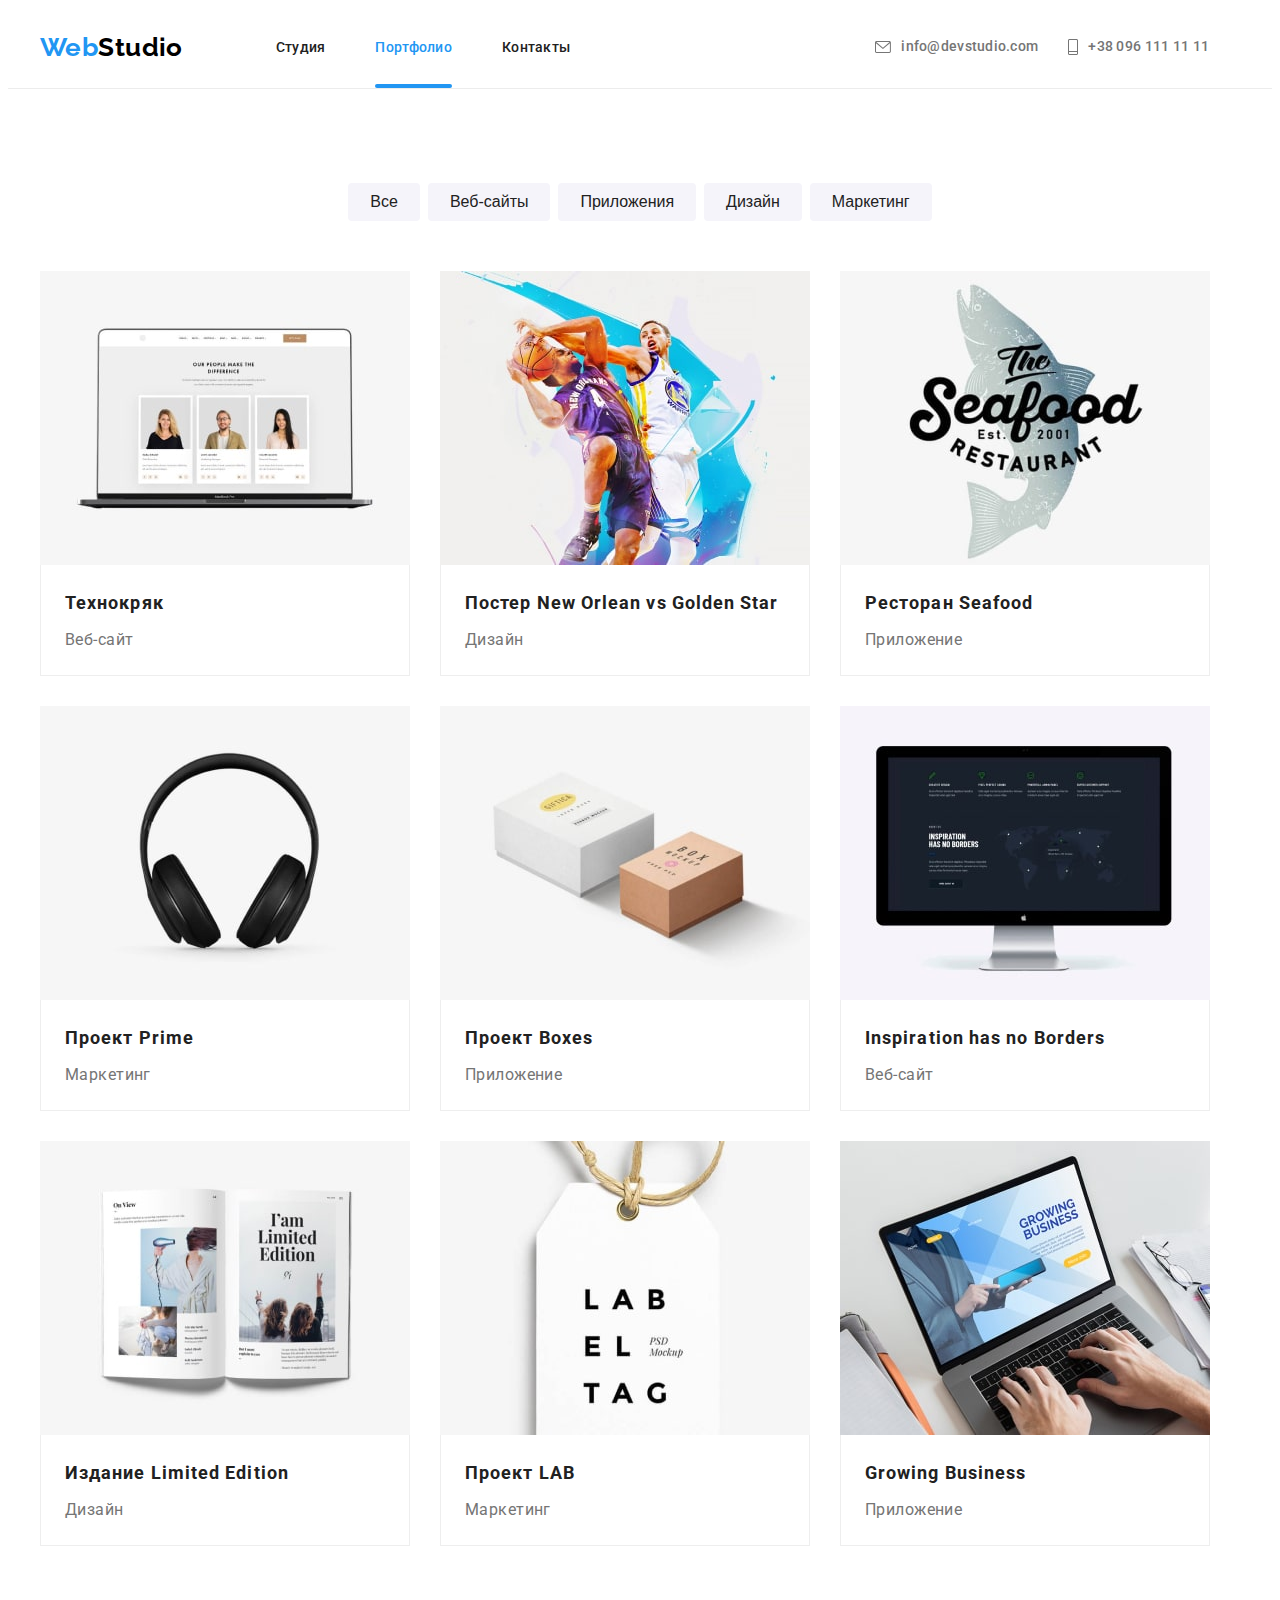
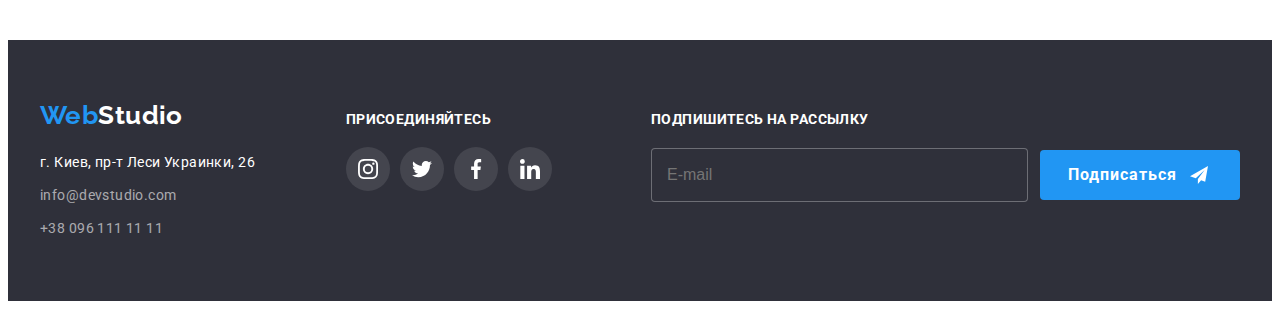
==== portfolio.html @ f08b9bb2 "+" ====
<!DOCTYPE html>
<html lang="ru">
  <head>
    <meta charset="UTF-8" />
    <meta http-equiv="X-UA-Compatible" content="IE=edge" />
    <meta name="viewport" content="width=device-width, initial-scale=1.0" />
    <title>Портфолио</title>
    <link rel="stylesheet" href="https://cdnjs.cloudflare.com/ajax/libs/modern-normalize/1.1.0/modern-normalize.min.css"
      integrity="sha512-wpPYUAdjBVSE4KJnH1VR1HeZfpl1ub8YT/NKx4PuQ5NmX2tKuGu6U/JRp5y+Y8XG2tV+wKQpNHVUX03MfMFn9Q=="
      crossorigin="anonymous" referrerpolicy="no-referrer" />
    <link rel="preconnect" href="https://fonts.googleapis.com" />
    <link rel="preconnect" href="https://fonts.gstatic.com" crossorigin />
    <link
      href="https://fonts.googleapis.com/css2?family=Raleway:wght@700&family=Roboto:wght@400;500;700;900&display=swap"
      rel="stylesheet"
    />
    <link rel="stylesheet" href="./css/styles.css" />
    <link rel="stylesheet" href="./css/main.min.css" />
  </head>
  <body>
    <header class="header">
      <div class="container">
        <nav class="header-nav">
          <a href="/index.html" lang="en" class="logo-nav link">Web<span class="header-logo">Studio</span>
          </a>
          <ul class="header-list list">
            <li class="header-item"><a href="./index.html" class="header-link link">Студия</a></li>
            <li class="header-item"><a href="./portfolio.html" class="header-link link current">Портфолио</a></li>
            <li class="header-item"><a href="#contacts" class="header-link link">Контакты</a></li>
          </ul>
        </nav>
        <ul class="link-list list">
          <li class="link-item"><a href="mailto:info@devstudio.com" class="link-item header-mail link">
              <svg class="link-item-icon" width="16" height="16">
                <use href="./images/sprite.svg#icon-envelope"></use>
              </svg>info@devstudio.com</a></li>
          <li class="link-item"><a href="tel:+380961111111" class="link-item header-tel link">
              <svg class="link-item-icon" width="10" height="16">
                <use href="./images/sprite.svg#icon-Vector"></use>
              </svg>
              +38 096 111 11 11</a>
          </li>
        </ul>
      </div>
    </header>
    <main>
      <section class="portfolio section">
        <div class="container">
          <h1 class="visually-hidden">Портфолио</h1>
          <ul class="filter-list list">
            <li class="item"><button type="button" class="filter-btn">Все</button></li>
            <li class="item"><button type="button" class="filter-btn">Веб-сайты</button></li>
            <li class="item"><button type="button" class="filter-btn">Приложения</button></li>
            <li class="item"><button type="button" class="filter-btn">Дизайн</button></li>
            <li class="item"><button type="button" class="filter-btn">Маркетинг</button></li>
          </ul>
          <ul class="portfolio-list list">
            <li class="portfolio-item">
              <a href="#" class="portfolio-link link">
                <div class="portfolio-thumb">
                  <img src="./images/p/img-min.jpg" alt="Екран ноутбука" />
                  <div class="portfolio-overlay">
                    <p class="overlay-text">
                      Ресурс предлагает комплексные предложения с разным уровнем функционала и сервисов.
                      Все это позволит посетителю получить
                      исчерпывающие сведения о компании или частном лице.
                    </p>
                  </div> 
                </div>
                <div class="portfolio-card">
                  <h2 class="portfolio-title">Технокряк</h2>
                  <p class="portfolio-text text">Веб-сайт</p>
                </div>
              </a>
            </li>
            <li class="portfolio-item">
              <a href="#" class="portfolio-link link">
                <div class="portfolio-thumb">
                  <img src="./images/p/img (1)-min.jpg" alt="Баскетболит" />
                  <div class="portfolio-overlay">
                    <p class="overlay-text">
                      Ресурс предлагает комплексные предложения с разным уровнем функционала и сервисов.
                      Все это позволит посетителю получить
                      исчерпывающие сведения о компании или частном лице.
                    </p>
                  </div>
                </div>
                <div class="portfolio-card">
                  <h2 class="portfolio-title">Постер New Orlean vs Golden Star</h2>
                  <p class="portfolio-text text">Дизайн</p>
                </div>
              </a>
            </li>
            <li class="portfolio-item">
              <a href="#" class="portfolio-link link">
                <div class="portfolio-thumb">
                  <img src="./images/p/img (2)-min.jpg" alt="Логотип" />
                  <div class="portfolio-overlay">
                    <p class="overlay-text">
                      Ресурс предлагает комплексные предложения с разным уровнем функционала и сервисов.
                      Все это позволит посетителю получить
                      исчерпывающие сведения о компании или частном лице.
                    </p>
                  </div>
                </div>
                <div class="portfolio-card">
                  <h2 class="portfolio-title">Ресторан Seafood</h2>
                  <p class="portfolio-text text">Приложение</p>
                </div>
              </a>
            </li>
            <li class="portfolio-item">
              <a href="#" class="portfolio-link link">
                <div class="portfolio-thumb">
                  <img src="./images/p/img (3)-min.jpg" alt="Наушники" />
                  <div class="portfolio-overlay">
                    <p class="overlay-text">
                      Ресурс предлагает комплексные предложения с разным уровнем функционала и сервисов.
                      Все это позволит посетителю получить
                      исчерпывающие сведения о компании или частном лице.
                    </p>
                  </div>
                </div>
                <div class="portfolio-card">
                  <h2 class="portfolio-title">Проект Prime</h2>
                  <p class="portfolio-text text">Маркетинг</p>
                </div>
              </a>
            </li>
            <li class="portfolio-item">
              <a href="#" class="portfolio-link link">
                <div class="portfolio-thumb">
                  <img src="./images/p/img (4)-min.jpg" alt="Коробки" />
                  <div class="portfolio-overlay">
                    <p class="overlay-text">
                      Ресурс предлагает комплексные предложения с разным уровнем функционала и сервисов.
                      Все это позволит посетителю получить
                      исчерпывающие сведения о компании или частном лице.
                    </p>
                  </div>
                </div>
                <div class="portfolio-card">
                  <h2 class="portfolio-title">Проект Boxes</h2>
                  <p class="portfolio-text text">Приложение</p>
                </div>
              </a>
            </li>
            <li class="portfolio-item">
              <a href="#" class="portfolio-link link">
                <div class="portfolio-thumb">
                  <img src="./images/p/img (5)-min.jpg" alt="Моноблок" />
                  <div class="portfolio-overlay">
                    <p class="overlay-text">
                      Ресурс предлагает комплексные предложения с разным уровнем функционала и сервисов.
                      Все это позволит посетителю получить
                      исчерпывающие сведения о компании или частном лице.
                    </p>
                  </div>
                </div>
                <div class="portfolio-card">
                  <h2 class="portfolio-title">Inspiration has no Borders</h2>
                  <p class="portfolio-text text">Веб-сайт</p>
                </div>
              </a>
            </li>
            <li class="portfolio-item">
              <a href="#" class="portfolio-link link">
                <div class="portfolio-thumb">
                  <img src="./images/p/img (6)-min.jpg" alt="Книга" />
                  <div class="portfolio-overlay">
                    <p class="overlay-text">
                      Ресурс предлагает комплексные предложения с разным уровнем функционала и сервисов.
                      Все это позволит посетителю получить
                      исчерпывающие сведения о компании или частном лице.
                    </p>
                  </div>
                </div>
                <div class="portfolio-card">
                  <h2 class="portfolio-title">Издание Limited Edition</h2>
                  <p class="portfolio-text text">Дизайн</p>
                </div>
              </a>
            </li>
            <li class="portfolio-item">
              <a href="#" class="portfolio-link link">
                <div class="portfolio-thumb">
                  <img src="./images/p/img (7)-min.jpg" alt="Бирка" />
                  <div class="portfolio-overlay">
                    <p class="overlay-text">
                      Ресурс предлагает комплексные предложения с разным уровнем функционала и сервисов.
                      Все это позволит посетителю получить
                      исчерпывающие сведения о компании или частном лице.
                    </p>
                  </div>
                </div>
                <div class="portfolio-card">
                  <h2 class="portfolio-title">Проект LAB</h2>
                  <p class="portfolio-text text">Маркетинг</p>
                </div>
              </a>
            </li>
            <li class="portfolio-item">
              <a href="#" class="portfolio-link link">
                <div class="portfolio-thumb">
                  <img src="./images/p/img (8)-min.jpg" alt="Работает руками на ноутбуке" />
                  <div class="portfolio-overlay">
                    <p class="overlay-text">
                      Ресурс предлагает комплексные предложения с разным уровнем функционала и сервисов.
                      Все это позволит посетителю получить
                      исчерпывающие сведения о компании или частном лице.
                    </p>
                  </div>
                </div>
                <div class="portfolio-card">
                  <h2 class="portfolio-title">Growing Business</h2>
                  <p class="portfolio-text text">Приложение</p>
                </div>
              </a>
            </li>
          </ul>
        </div>
      </section>
    </main>
    <footer class="footer">
      <div class="footer-container container">
        <div class="footer-nav">
          <a href="/index.html" class="logo-nav link">Web<span class="footer-logo">Studio</span></a>
          <ul class="footer-list list">
            <li class="footer-item">
              <a href="https://www.google.com.ua/maps/place/%D0%B1%D1%83%D0%BB.+%D0%9B%D0%B5%D1%81%D0%B8+%D0%A3%D0%BA%D1%80%D0%B0%D0%B8%D0%BD%D0%BA%D0%B8,+26,+%D0%9A%D0%B8%D0%B5%D0%B2,+02000/@50.4265807,30.5361971,17z/data=!3m1!4b1!4m5!3m4!1s0x40d4cf0e033ecbe9:0x57a4dffefec77da0!8m2!3d50.4265807!4d30.5383858?hl=ru"
                rel="noopener nofollow noreferrer" class="footer-link link">г. Киев, пр-т Леси Украинки, 26</a>
            </li>
            <li class="footer-item">
              <a href="mailto:info@devstudio.com" class="footer-mail link">info@devstudio.com</a>
            </li>
            <li class="footer-item">
              <a href="tel:+380961111111" lang="en" class="footer-tel link">+38 096 111 11 11</a>
            </li>
          </ul>
        </div>
        <div class="join">
          <p class="join-title">присоединяйтесь</p>
          <ul class="join-list list">
            <li class="join-item item">
              <a href="" class="join-link">
                <svg class="svg-join" width="20" height="20">
                  <use href="./images/sprite.svg#icon-instagram"></use>
                </svg>
              </a>
            </li>
            <li class="join-item item">
              <a href="" class="join-link">
                <svg class="svg-join" width="20" height="20">
                  <use href="./images/sprite.svg#icon-twitter"></use>
                </svg>
              </a>
            </li>
            <li class="join-item item">
              <a href="" class="join-link">
                <svg class="svg-join" width="20" height="20">
                  <use href="./images/sprite.svg#icon-facebook"></use>
                </svg>
              </a>
            </li>
            <li class="join-item item">
              <a href="" class="join-link">
                <svg class="svg-join" width="20" height="20">
                  <use href="./images/sprite.svg#icon-linkedin"></use>
                </svg>
              </a>
            </li>
          </ul>
        </div>
        <div class="subscribe">
          <p class="subscribe-title">Подпишитесь на рассылку</p>
          <form name="subscribe-form" class="subscribe-form">
            <input type="email" placeholder="E-mail" class="subscribe-input">
            <button type="submit" class="subscribe-button">
              Подписаться
              <svg class="subscribe-icon" width="24" height="24">
                <use href="./images/sprite.svg#icon-send"></use>
              </svg>
            </button>
          </form>
        </div>
      </div>
    </footer>
  </body>
  <script src="./js/modal.js"></script>
</html>
---- css/main.min.css ----
body{font-family:"Roboto",sans-serif;background-color:var(--body-background-color);color:var(--text-color);font-size:14px;letter-spacing:.03em}img{display:block;min-width:100%;height:auto}button{cursor:pointer}.container{width:1200px;margin:0px auto;padding:0 15px}.section{padding:94px 0px}.visually-hidden{position:absolute;width:1px;height:1px;margin:-1px;border:0;padding:0;white-space:nowrap;-webkit-clip-path:inset(100%);clip-path:inset(100%);clip:rect(0 0 0 0);overflow:hidden}p,h1,h2,h3,h4,h5,h6{margin:0;padding:0}ul,ol{margin:0;padding:0}.list{list-style:none}.link{text-decoration:none}.backdrop{position:fixed;top:0;left:0;width:100%;height:100%;visibility:visible;opacity:1;-webkit-transform:scale(1);transform:scale(1);background-color:rgba(0,0,0,.2);-webkit-box-shadow:var(--box-shadow--accent);box-shadow:var(--box-shadow--accent);-webkit-transition:opacity 250ms var(--time-function),visibility 250ms var(--time-function),-webkit-transform 250ms var(--time-function);transition:opacity 250ms var(--time-function),visibility 250ms var(--time-function),-webkit-transform 250ms var(--time-function);transition:opacity 250ms var(--time-function),transform 250ms var(--time-function),visibility 250ms var(--time-function);transition:opacity 250ms var(--time-function),transform 250ms var(--time-function),visibility 250ms var(--time-function),-webkit-transform 250ms var(--time-function)}.backdrop.is-hidden{opacity:0;pointer-events:none;-webkit-transform:scale(0.5);transform:scale(0.5)}.modal{position:absolute;top:50%;left:50%;-webkit-transform:translate(-50%, -50%);transform:translate(-50%, -50%);padding:40px;min-width:528px;min-height:581px;border-radius:4px;-webkit-box-shadow:0px 1px 3px rgba(0,0,0,.12),0px 1px 1px rgba(0,0,0,.14),0px 2px 1px rgba(0,0,0,.2);box-shadow:0px 1px 3px rgba(0,0,0,.12),0px 1px 1px rgba(0,0,0,.14),0px 2px 1px rgba(0,0,0,.2);background-color:var(--body-background-color)}.close-btn{position:absolute;top:0;right:0;display:-webkit-box;display:-ms-flexbox;display:flex;margin:8px 8px 0 0;width:30px;height:30px;-webkit-box-align:center;-ms-flex-align:center;align-items:center;-webkit-box-pack:center;-ms-flex-pack:center;justify-content:center;border-radius:50%;border:1px solid rgba(0,0,0,.1);background-color:var(--body-background-color);cursor:pointer;-webkit-transition:-webkit-box-shadow 250ms var(--time-function);transition:-webkit-box-shadow 250ms var(--time-function);transition:box-shadow 250ms var(--time-function);transition:box-shadow 250ms var(--time-function), -webkit-box-shadow 250ms var(--time-function)}.close-btn:hover{-webkit-box-shadow:0px 1px 3px rgba(0,0,0,.12),0px 1px 1px rgba(0,0,0,.14),0px 2px 1px rgba(0,0,0,.2);box-shadow:0px 1px 3px rgba(0,0,0,.12),0px 1px 1px rgba(0,0,0,.14),0px 2px 1px rgba(0,0,0,.2)}.modal-title{margin-bottom:12px;font-weight:700;font-size:20px;line-height:1.15;text-align:center;color:var(--second-title-color)}.form-label{margin-bottom:4px;font-size:12px;line-height:1.16;letter-spacing:.01em;color:var(--text-color)}.form-filed{display:-webkit-box;display:-ms-flexbox;display:flex;-webkit-box-orient:vertical;-webkit-box-direction:normal;-ms-flex-direction:column;flex-direction:column;margin-bottom:10px}.input-wrap{position:relative}.form-input{width:100%;height:40px;padding:11px 12px 11px 40px;border:1px solid rgba(33,33,33,.2);border-radius:4px;-webkit-transition:border 250ms var(--time-function);transition:border 250ms var(--time-function)}.form-input:hover,.form-input:focus{border-color:var(--accent-color);outline:none}.form-area{padding:12px 16px;resize:none;width:100%;height:138px;font-size:12px;line-height:1.16;letter-spacing:.01em;border:1px solid rgba(33,33,33,.2);border-radius:4px;-webkit-transition:border 250ms var(--time-function);transition:border 250ms var(--time-function)}.form-area:hover,.form-area:focus{border-color:var(--accent-color);outline:none}.form-area::-webkit-input-placeholder{-webkit-transition:font-size 250ms var(--time-function);transition:font-size 250ms var(--time-function);color:rgba(117,117,117,.5)}.form-area::-moz-placeholder{-moz-transition:font-size 250ms var(--time-function);transition:font-size 250ms var(--time-function);color:rgba(117,117,117,.5)}.form-area:-ms-input-placeholder{-ms-transition:font-size 250ms var(--time-function);transition:font-size 250ms var(--time-function);color:rgba(117,117,117,.5)}.form-area::-ms-input-placeholder{-ms-transition:font-size 250ms var(--time-function);transition:font-size 250ms var(--time-function);color:rgba(117,117,117,.5)}.form-area::placeholder{-webkit-transition:font-size 250ms var(--time-function);transition:font-size 250ms var(--time-function);color:rgba(117,117,117,.5)}.form-area:hover::-webkit-input-placeholder, .form-area:focus::-webkit-input-placeholder{font-size:14px}.form-area:hover::-moz-placeholder, .form-area:focus::-moz-placeholder{font-size:14px}.form-area:hover:-ms-input-placeholder, .form-area:focus:-ms-input-placeholder{font-size:14px}.form-area:hover::-ms-input-placeholder, .form-area:focus::-ms-input-placeholder{font-size:14px}.form-area:hover::placeholder,.form-area:focus::placeholder{font-size:14px}.form-input:hover+.form-icon,.form-input:focus+.form-icon{fill:var(--accent-color)}.form-icon{position:absolute;left:12px;top:50%;-webkit-transform:translatey(-50%);transform:translatey(-50%);-webkit-transition:fill 250ms var(--time-function);transition:fill 250ms var(--time-function)}.form-comment{display:-webkit-box;display:-ms-flexbox;display:flex;-webkit-box-orient:vertical;-webkit-box-direction:normal;-ms-flex-direction:column;flex-direction:column;width:100%;margin-bottom:20px}.check-filed{display:-webkit-box;display:-ms-flexbox;display:flex;-webkit-box-align:center;-ms-flex-align:center;align-items:center;margin-bottom:30px;-webkit-box-pack:center;-ms-flex-pack:center;justify-content:center}.check-icon{width:16px;height:15px;border:2px solid var(--second-title-color);border-radius:2px;fill:rgba(0,0,0,0)}.check-text{margin-left:8px;font-size:14px;line-height:1.71;color:var(--text-color)}.check-input:checked+.check-label .check-icon{background-color:var(--accent-color);fill:#fff;border:none}.check-link{margin-left:3px;font-size:14px;line-height:1.71;-webkit-text-decoration-line:underline;text-decoration-line:underline;color:var(--accent-color)}.check-button{display:-webkit-box;display:-ms-flexbox;display:flex;-webkit-box-align:center;-ms-flex-align:center;align-items:center;margin:0 auto;width:200px;height:50px;padding:10px 55px;font-family:inherit;font-weight:700;font-size:16px;line-height:1.88;letter-spacing:.06em;color:var(--main-title-color);background-color:var(--accent-color);border-radius:4px;border:none;-webkit-transition:-webkit-box-shadow 250ms var(--time-function);transition:-webkit-box-shadow 250ms var(--time-function);transition:box-shadow 250ms var(--time-function);transition:box-shadow 250ms var(--time-function), -webkit-box-shadow 250ms var(--time-function);cursor:pointer}.check-button:hover,.check-button:focus{-webkit-box-shadow:0px 4px 4px rgba(0,0,0,.25);box-shadow:0px 4px 4px rgba(0,0,0,.25)}.header{border-bottom:1px solid var(--header-border-color)}.header .container{display:-webkit-box;display:-ms-flexbox;display:flex;-webkit-box-align:center;-ms-flex-align:center;align-items:center;padding-top:24px;padding-bottom:25px}.header-nav{display:-webkit-box;display:-ms-flexbox;display:flex;-webkit-box-align:center;-ms-flex-align:center;align-items:center}.header-list{display:-webkit-box;display:-ms-flexbox;display:flex;-webkit-box-align:center;-ms-flex-align:center;align-items:center;margin-right:305px}.header-item:not(:last-child){margin-right:50px}.link-list{display:-webkit-box;display:-ms-flexbox;display:flex;-webkit-box-align:center;-ms-flex-align:center;align-items:center;color:var(--text-color)}.link-item:not(:last-child){margin-right:30px}.logo-nav{font-family:"Raleway";font-weight:700;font-size:26px;line-height:1.19;color:var(--accent-color);margin-right:93px}.header-logo{font-family:"Raleway";font-weight:700;font-size:26px;line-height:1.19;color:var(--head-logo-color)}.link-item{display:-webkit-box;display:-ms-flexbox;display:flex;-webkit-box-align:center;-ms-flex-align:center;align-items:center;-webkit-transition:color 250ms var(--time-function);transition:color 250ms var(--time-function)}.link-item-icon{display:inline-block;fill:currentColor;margin-right:10px;-webkit-box-pack:center;-ms-flex-pack:center;justify-content:center}.link-item-icon:hover,.link-item-icon:focus{fill:var(--accent-color)}.header-link{font-weight:500;line-height:1.14;letter-spacing:.02em;color:var(--second-title-color);padding-top:32px;padding-bottom:32px;-webkit-transition:color 250ms var(--time-function);transition:color 250ms var(--time-function)}.header-link:hover,.header-link:focus{color:var(--accent-color)}.header-link.current{color:var(--accent-color);position:relative}.header-mail{font-weight:500;line-height:1.14;letter-spacing:.02em;color:var(--text-color)}.header-mail:hover,.header-mail:focus{color:var(--accent-color)}.header-tel{font-weight:500;line-height:1.14;letter-spacing:.02em;color:var(--text-color)}.header-tel:hover,.header-tel:focus{color:var(--accent-color)}.current::after{content:"";position:absolute;left:0;bottom:-1px;width:100%;height:4px;display:block;background-color:var(--accent-color);border-radius:2px}.hero{max-width:1600px;min-height:600px;margin-left:auto;margin-right:auto;background-image:-webkit-gradient(linear, left top, right top, from(rgba(47, 48, 58, 0.4)), to(rgba(47, 48, 58, 0.4))),url(../images/Img-bg.jpg);background-image:linear-gradient(to right, rgba(47, 48, 58, 0.4), rgba(47, 48, 58, 0.4)),url(../images/Img-bg.jpg);background-size:cover;background-position:center}.hero .container{padding-top:200px;padding-bottom:200px;text-align:center}.hero-title{width:696px;font-weight:900;font-size:44px;line-height:1.36;text-align:center;letter-spacing:.06em;text-transform:uppercase;color:var(--main-title-color);margin:0px auto;margin-bottom:30px}.hero-btn{font-weight:700;font-size:16px;line-height:1.87;-webkit-box-align:center;-ms-flex-align:center;align-items:center;text-align:center;letter-spacing:.06em;background-color:var(--accent-color);color:var(--btn-color);border:var(--accent-color);padding:10px 32px;border-radius:4px;border:none}.specifics{padding-bottom:94px}.specifics__list{display:-webkit-box;display:-ms-flexbox;display:flex}.specifics__item{width:270px}.specifics__item+.specifics__item{margin-left:30px}.specifics__title{font-weight:700;line-height:1.14;font-size:14px;text-transform:uppercase;color:var(--second-title-color);margin-bottom:10px}.specifics__text{line-height:1.71}.specifics__icon{display:-webkit-box;display:-ms-flexbox;display:flex;width:270px;height:120px;border-radius:4px;-webkit-box-pack:center;-ms-flex-pack:center;justify-content:center;-webkit-box-align:center;-ms-flex-align:center;align-items:center;margin-bottom:30px;background-color:var(--second-background-color)}.specifics__svg{width:70px;height:70px}.about{padding-top:0px;padding-bottom:94px}.about__list{display:-webkit-box;display:-ms-flexbox;display:flex}.about__title{font-weight:700;font-size:36px;line-height:1.16;text-align:center;color:var(--second-title-color);text-align:center;margin-bottom:50px}.about__item{position:relative}.about__item+.about__item{margin-left:30px}.about__works-box{position:absolute;bottom:0;width:100%;height:70px;display:-webkit-box;display:-ms-flexbox;display:flex;-webkit-box-pack:center;-ms-flex-pack:center;justify-content:center;-webkit-box-align:center;-ms-flex-align:center;align-items:center;background-color:rgba(47,48,58,.8)}.about__works-text{font-weight:700;line-height:16px;text-transform:uppercase;color:var(--white-text-color)}.team{background-color:var(--second-background-color)}.team__title{font-weight:700;font-size:36px;line-height:1.17;text-align:center;color:var(--second-title-color);margin-bottom:50px}.team__item{width:270px;background-color:var(--body-background-color);border-radius:0px 0px 4px 4px;margin-right:30px;-webkit-box-shadow:0px 1px 3px rgba(0,0,0,.12),0px 1px 1px rgba(0,0,0,.14),0px 2px 1px rgba(0,0,0,.2);box-shadow:0px 1px 3px rgba(0,0,0,.12),0px 1px 1px rgba(0,0,0,.14),0px 2px 1px rgba(0,0,0,.2)}.team__list{display:-webkit-box;display:-ms-flexbox;display:flex}.team__img{margin-bottom:30px}.team__name{font-weight:500;font-size:16px;line-height:1.19;text-align:center;color:var(--second-title-color);margin-bottom:10px}.team__text{font-size:16px;line-height:1.19;text-align:center;margin-bottom:16px}.team-soc__list{display:-webkit-box;display:-ms-flexbox;display:flex;-webkit-box-pack:center;-ms-flex-pack:center;justify-content:center;margin-bottom:30px}.team-soc__item{width:44px;height:44px;margin-left:10px}.team-soc__item:first-child{margin-left:0px}.team-soc__link{width:100%;height:100%;background-color:var(--body-background-color);border-radius:50%;display:-webkit-box;display:-ms-flexbox;display:flex;-webkit-box-pack:center;-ms-flex-pack:center;justify-content:center;-webkit-box-align:center;-ms-flex-align:center;align-items:center;-webkit-transition:background-color 250ms var(--time-function);transition:background-color 250ms var(--time-function)}.team-soc__link:hover,.team-soc__link:focus{background-color:var(--accent-color)}.team-soc__icon{fill:var(--background-soc-icon)}.team-soc__link:hover .team-soc__icon,.team-soc__link:focus .team-soc__icon{fill:var(--btn-color)}.customers-title{font-weight:700;font-size:36px;line-height:42px;text-align:center;color:var(--second-title-color);margin-bottom:50px}.customers-list{display:-webkit-box;display:-ms-flexbox;display:flex;-webkit-box-pack:center;-ms-flex-pack:center;justify-content:center}.customers-item{width:170px;height:92px;margin-left:30px}.customers-item:first-child{margin-left:0px}.customers-link{display:-webkit-box;display:-ms-flexbox;display:flex;width:100%;height:100%;border:1px solid var(--background-soc-icon);border-radius:4px;-webkit-box-pack:center;-ms-flex-pack:center;justify-content:center;-webkit-box-align:center;-ms-flex-align:center;align-items:center;-webkit-transition:border 250ms var(--time-function);transition:border 250ms var(--time-function)}.customers-link:hover,.customers-link:focus{border-color:var(--accent-color)}.svg-customers{fill:var(--background-soc-icon);-webkit-transition:fill 250ms var(--time-function);transition:fill 250ms var(--time-function)}.customers-link:hover .svg-customers,.customers-link:focus .svg-customers{fill:var(--accent-color)}.footer{background-color:var(--main-background-color);padding-top:60px;padding-bottom:60px}.footer-container{display:-webkit-box;display:-ms-flexbox;display:flex;-webkit-box-align:baseline;-ms-flex-align:baseline;align-items:baseline}.logo-nav{font-family:"Raleway";font-weight:700;font-size:26px;line-height:1.19;color:var(--accent-color);display:block}.footer .logo-nav{margin-bottom:20px}.footer-logo{font-family:"Raleway";font-weight:700;font-size:26px;line-height:1.19;color:var(--footer-logo-color)}.footer-item+.footer-item{margin-top:9px}.footer-link{line-height:1.71;color:var(--footer-link-color);-webkit-transition:fill 250ms var(--time-function);transition:fill 250ms var(--time-function)}.footer-link:hover,.footer-link:focus{color:var(--accent-color)}.footer-mail{line-height:1.71;color:var(--footer-contacts);-webkit-transition:fill 250ms var(--time-function);transition:fill 250ms var(--time-function)}.footer-mail:hover,.footer-mail:focus{color:var(--accent-color)}.footer-tel{line-height:1.71;color:var(--footer-contacts);-webkit-transition:fill 250ms var(--time-function);transition:fill 250ms var(--time-function)}.footer-tel:hover,.footer-tel:focus{color:var(--accent-color)}.join{margin-left:70px}.join-title{font-weight:700;line-height:16px;text-transform:uppercase;color:var(--main-title-color);margin-bottom:20px}.join-list{display:-webkit-box;display:-ms-flexbox;display:flex;-webkit-box-pack:center;-ms-flex-pack:center;justify-content:center}.join-item{width:44px;height:44px;margin-left:10px;border-radius:50%}.join-item:first-child{margin-left:0px}.join-link{width:100%;height:100%;display:-webkit-box;display:-ms-flexbox;display:flex;-webkit-box-pack:center;-ms-flex-pack:center;justify-content:center;-webkit-box-align:center;-ms-flex-align:center;align-items:center;background-color:rgba(255,255,255,.1);border-radius:50%;-webkit-transition:background-color 250ms var(--time-function);transition:background-color 250ms var(--time-function)}.join-link:hover,.join-link:focus{background-color:var(--accent-color)}.svg-join{fill:var(--btn-color)}.subscribe{margin-left:auto}.subscribe-form{display:-webkit-box;display:-ms-flexbox;display:flex;-webkit-box-align:center;-ms-flex-align:center;align-items:center}.subscribe-title{margin-bottom:20px;font-weight:700;line-height:1.14;text-transform:uppercase;color:var(--white-text-color)}.subscribe-input{width:358px;height:50px;padding-left:15px;font-size:16px;line-height:1.25;color:rgba(255,255,255,.6);border:1px solid rgba(255,255,255,.3);border-radius:4px;background-color:var(--main-background-color);-webkit-transition:border-color 250ms var(--time-function);transition:border-color 250ms var(--time-function)}.subscribe-input:hover,.subscribe-input:focus{border-color:var(--accent-color)}.subscribe-button{display:-webkit-box;display:-ms-flexbox;display:flex;-webkit-box-align:end;-ms-flex-align:end;align-items:flex-end;width:200px;height:50px;margin-left:12px;padding:10px 28px;font-family:inherit;font-weight:700;font-size:16px;line-height:1.88;letter-spacing:.06em;color:var(--main-title-color);background-color:var(--accent-color);border-radius:4px;border:none;-webkit-transition:background-color 250ms var(--time-function),-webkit-box-shadow 250ms var(--time-function);transition:background-color 250ms var(--time-function),-webkit-box-shadow 250ms var(--time-function);transition:box-shadow 250ms var(--time-function),background-color 250ms var(--time-function);transition:box-shadow 250ms var(--time-function),background-color 250ms var(--time-function),-webkit-box-shadow 250ms var(--time-function);cursor:pointer}.subscribe-button:hover,.subscribe-button:focus{-webkit-box-shadow:0px 4px 4px rgba(0,0,0,.25);box-shadow:0px 4px 4px rgba(0,0,0,.25);background-color:var(--accent-color)}.subscribe-icon{margin-left:10px;fill:var(--white-text-color)}.filter-list{display:-webkit-box;display:-ms-flexbox;display:flex;-webkit-box-pack:center;-ms-flex-pack:center;justify-content:center;margin-bottom:50px}.filter-btn{font-weight:500;font-size:16px;line-height:1.62;text-align:center;background-color:var(--second-background-color);color:var(--second-title-color);border-radius:4px;border:none;padding:6px 22px;-webkit-transition:background-color 250ms var(--time-function),-webkit-box-shadow 250ms var(--time-function);transition:background-color 250ms var(--time-function),-webkit-box-shadow 250ms var(--time-function);transition:background-color 250ms var(--time-function),box-shadow 250ms var(--time-function);transition:background-color 250ms var(--time-function),box-shadow 250ms var(--time-function),-webkit-box-shadow 250ms var(--time-function)}.filter-btn:hover,.filter-btn:focus{background-color:var(--accent-color);color:var(--btn-color);-webkit-box-shadow:0px 3px 1px rgba(0,0,0,.1),0px 1px 2px rgba(0,0,0,.08),0px 2px 2px rgba(0,0,0,.12);box-shadow:0px 3px 1px rgba(0,0,0,.1),0px 1px 2px rgba(0,0,0,.08),0px 2px 2px rgba(0,0,0,.12)}.filter-list .item+.item{margin-left:8px}.portfolio-list{display:-webkit-box;display:-ms-flexbox;display:flex;-ms-flex-wrap:wrap;flex-wrap:wrap}.portfolio-list a{text-decoration:none}.portfolio-text{color:var(--text-color);font-size:16px;line-height:1.88}.portfolio-title{font-weight:700;font-size:18px;line-height:2;letter-spacing:.06em;color:var(--second-title-color);margin-bottom:4px}.portfolio-card{padding:20px 24px;border-left:1px solid #eee;border-right:1px solid #eee;border-bottom:1px solid #eee}.portfolio-item{background:var(--body-background-color);-ms-flex-preferred-size:calc(33.3333333333% - 30px);flex-basis:calc(33.3333333333% - 30px);margin-left:30px;margin-bottom:30px}.portfolio-item:nth-child(3n+1){margin-left:0}.portfolio-item:nth-last-child(-n+3){margin-bottom:0}.overlay-text{font-size:18px;line-height:1.56;color:var(--white-text-color)}.portfolio-item:hover .portfolio-overlay{-webkit-transform:translate(0);transform:translate(0)}.portfolio-link{display:block;-webkit-transition:-webkit-box-shadow 250ms var(--time-function);transition:-webkit-box-shadow 250ms var(--time-function);transition:box-shadow 250ms var(--time-function);transition:box-shadow 250ms var(--time-function), -webkit-box-shadow 250ms var(--time-function)}.portfolio-link:hover,.portfolio-link:focus{-webkit-box-shadow:0px 1px 1px rgba(0,0,0,.12),0px 4px 4px rgba(0,0,0,.06),1px 4px 6px rgba(0,0,0,.16);box-shadow:0px 1px 1px rgba(0,0,0,.12),0px 4px 4px rgba(0,0,0,.06),1px 4px 6px rgba(0,0,0,.16)}.portfolio-thumb{position:relative;overflow:hidden}.portfolio-overlay{position:absolute;width:100%;height:100%;bottom:0;padding:63px 24px;background-color:rgba(33,150,243,.9);-webkit-transform:translateY(100%);transform:translateY(100%);-webkit-transition:-webkit-transform 250ms var(--time-function);transition:-webkit-transform 250ms var(--time-function);transition:transform 250ms var(--time-function);transition:transform 250ms var(--time-function), -webkit-transform 250ms var(--time-function)}:root{--body-background-color: #ffffff;--head-logo-color: #000000;--main-background-color: #2f303a;--second-background-color: #f5f4fa;--main-title-color: #ffffff;--second-title-color: #212121;--accent-color: #2196f3;--text-color: #757575;--footer-logo-color: #ffffff;--footer-link-color: #ffffff;--btn-color: #ffffff;--footer-contacts: rgba(255, 255, 255, 0.6);--header-border-color: #ececec;--background-soc-icon: #afb1b8;--time-function: cubic-bezier(0.4, 0, 0.2, 1);--white-text-color: #ffffff;--box-shadow--accent: 0px 4px 4px rgba(0, 0, 0, 0.25)}/*# sourceMappingURL=main.min.css.map */
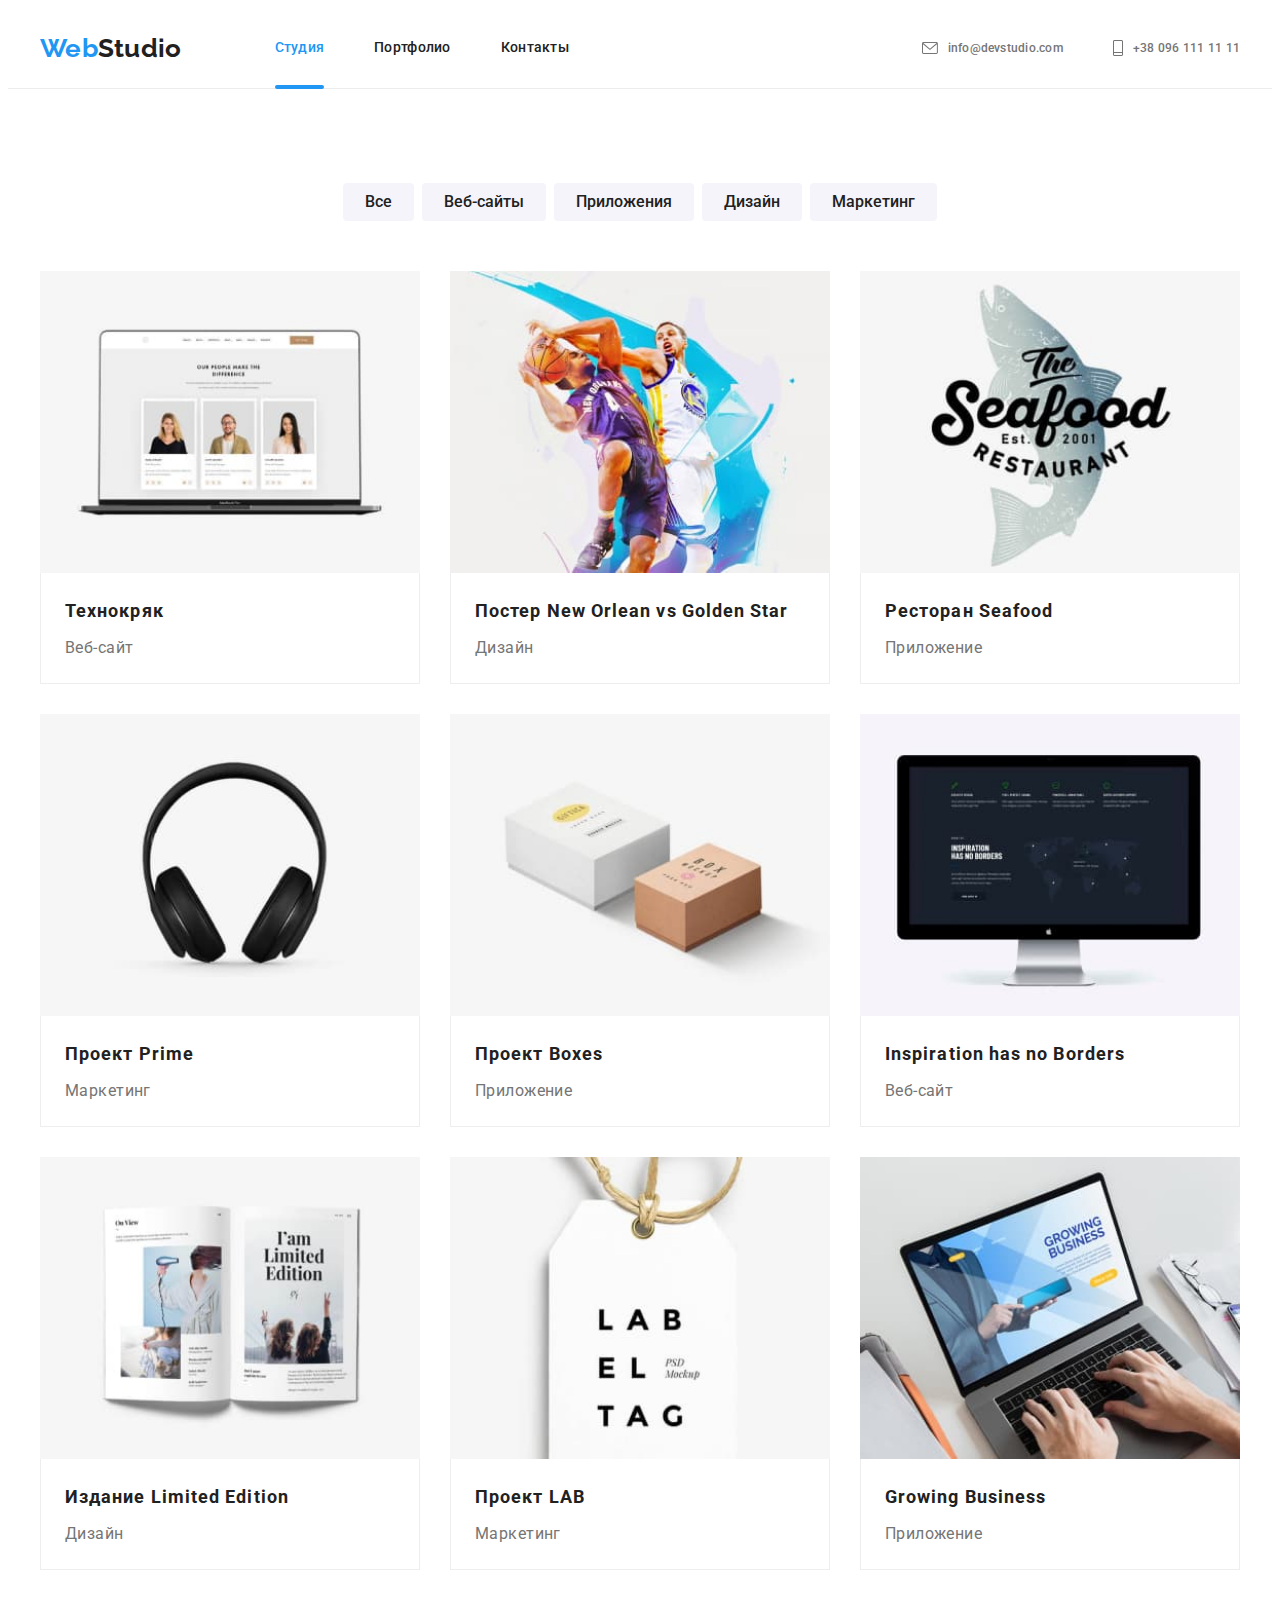
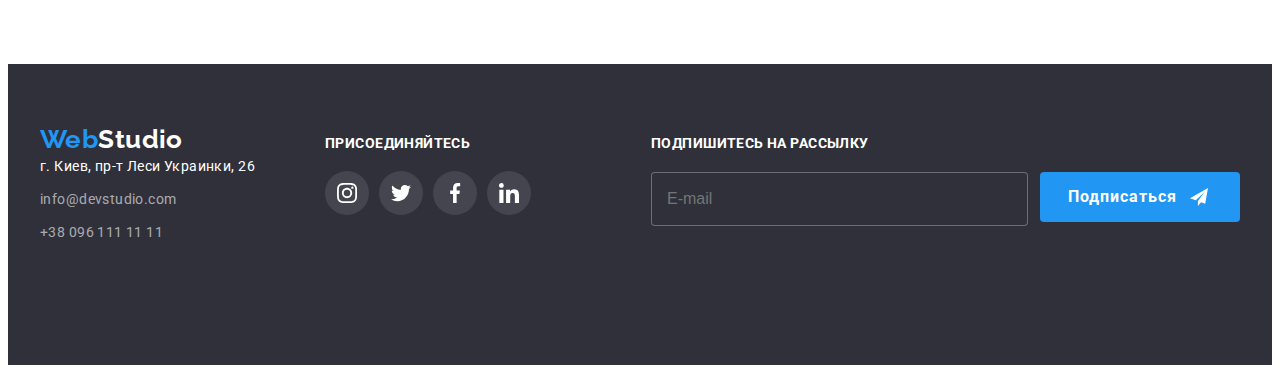
==== commit 968fe577: "Done" ====
--- a/portfolio.html
+++ b/portfolio.html
@@ -19,28 +19,62 @@
   </head>
   <body>
     <header class="header">
-      <div class="container">
-        <nav class="header-nav">
-          <a href="/index.html" lang="en" class="logo-nav link">Web<span class="header-logo">Studio</span>
-          </a>
-          <ul class="header-list list">
-            <li class="header-item"><a href="./index.html" class="header-link link">Студия</a></li>
-            <li class="header-item"><a href="./portfolio.html" class="header-link link current">Портфолио</a></li>
-            <li class="header-item"><a href="#contacts" class="header-link link">Контакты</a></li>
-          </ul>
+      <div class="container header__main-nav">
+        <nav class="nav">
+          <a href="index.html" class="nav__page-logo link"><span class="nav__logo-active">Web</span><span
+              class="nav__logo">Studio</span></a>
+          <button type="button" class="menu_button" data-menu-button>
+            <svg width="40" height="40" aria-expanded="false" aria-label="Переключатель мобильного меню">
+              <use class="icon_cross" href="./images/sprite.svg#icon-cross-header"></use>
+              <use class="icon_menu" href="./images/sprite.svg#icon-menu-header"></use>
+            </svg>
+          </button>
+    
+          <div class="menu_header" data-menu>
+            <ul class="nav__list header__nav-list list">
+              <li class="nav__item">
+                <a href="./index.html" class="nav__link link nav__current">Студия
+                </a>
+              </li>
+              <li class="nav__item">
+                <a href="./portfolio.html" class="nav__link link">Портфолио</a>
+              </li>
+              <li class="nav__item">
+                <a href="" class="nav__link link">Контакты</a>
+              </li>
+            </ul>
+            <ul class="auth__list list">
+              <li class="auth__item">
+                <a href="tel:+380961111111" class="auth__link auth__tel-icon link">
+                  <svg class="auth__icon" width="10" height="16">
+                    <use href="./images/sprite.svg#icon-Vector"></use>
+                  </svg>+38 096 111 11 11
+                </a>
+              </li>
+              <li class="auth__item">
+                <a href="mail:info@devstudio.com" class="auth__link auth__mail-icon link">
+                  <svg class="auth__icon" width="16" height="12">
+                    <use href="./images/sprite.svg#icon-envelope"></use>
+                  </svg>info@devstudio.com
+                </a>
+              </li>
+            </ul>
+            <ul class="mobile__list list">
+              <li class="mobile__item">
+                <a href="" class="mobile__link link">Instagram</a>
+              </li>
+              <li class="mobile__item">
+                <a href="" class="mobile__link link">Twitter</a>
+              </li>
+              <li class="mobile__item">
+                <a href="" class="mobile__link link">Facebook</a>
+              </li>
+              <li class="mobile__item">
+                <a href="" class="mobile__link link">LinkedIn</a>
+              </li>
+            </ul>
+          </div>
         </nav>
-        <ul class="link-list list">
-          <li class="link-item"><a href="mailto:info@devstudio.com" class="link-item header-mail link">
-              <svg class="link-item-icon" width="16" height="16">
-                <use href="./images/sprite.svg#icon-envelope"></use>
-              </svg>info@devstudio.com</a></li>
-          <li class="link-item"><a href="tel:+380961111111" class="link-item header-tel link">
-              <svg class="link-item-icon" width="10" height="16">
-                <use href="./images/sprite.svg#icon-Vector"></use>
-              </svg>
-              +38 096 111 11 11</a>
-          </li>
-        </ul>
       </div>
     </header>
     <main>
@@ -58,7 +92,22 @@
             <li class="portfolio-item">
               <a href="#" class="portfolio-link link">
                 <div class="portfolio-thumb">
-                  <img src="./images/p/img-min.jpg" alt="Екран ноутбука" />
+                  <picture>
+                    <source srcset="
+                                          ./images/portfolio-1.jpg       1x,
+                                          ./images/portfolio-1des-2x.jpg 2x
+                                        " media="(min-width:1200px)" />
+                    <source srcset="
+                                          ./images/portfolio-1tab.jpg    1x,
+                                          ./images/portfolio-1tab-2x.jpg 2x
+                                        " media="(min-width:768px)" />
+                    <source srcset="
+                                          ./images/portfolio-1mob.jpg    1x,
+                                          ./images/portfolio-1mob-2x.jpg 2x
+                                        " media="(min-width:320px)" />
+                  
+                    <img src="./images/portfolio-1.jpg" alt="наши люди" width="370" />
+                  </picture>
                   <div class="portfolio-overlay">
                     <p class="overlay-text">
                       Ресурс предлагает комплексные предложения с разным уровнем функционала и сервисов.
@@ -76,7 +125,22 @@
             <li class="portfolio-item">
               <a href="#" class="portfolio-link link">
                 <div class="portfolio-thumb">
-                  <img src="./images/p/img (1)-min.jpg" alt="Баскетболит" />
+                  <picture>
+                    <source srcset="
+                                          ./images/portfolio-2.jpg       1x,
+                                          ./images/portfolio-2des-2x.jpg 2x
+                                        " media="(min-width:1200px)" />
+                    <source srcset="
+                                          ./images/portfolio-2tab.jpg    1x,
+                                          ./images/portfolio-2tab-2x.jpg 2x
+                                        " media="(min-width:768px)" />
+                    <source srcset="
+                                          ./images/portfolio-2mob.jpg    1x,
+                                          ./images/portfolio-2mob-2x.jpg 2x
+                                        " media="(min-width:320px)" />
+                  
+                    <img src="./images/portfolio-2.jpg" alt="два баскетболиста" width="370" />
+                  </picture>
                   <div class="portfolio-overlay">
                     <p class="overlay-text">
                       Ресурс предлагает комплексные предложения с разным уровнем функционала и сервисов.
@@ -94,7 +158,21 @@
             <li class="portfolio-item">
               <a href="#" class="portfolio-link link">
                 <div class="portfolio-thumb">
-                  <img src="./images/p/img (2)-min.jpg" alt="Логотип" />
+                  <picture>
+                    <source srcset="
+                                          ./images/portfolio-3.jpg       1x,
+                                          ./images/portfolio-3des-2x.jpg 2x
+                                        " media="(min-width:1200px)" />
+                    <source srcset="
+                                          ./images/portfolio-3tab.jpg    1x,
+                                          ./images/portfolio-3tab-2x.jpg 2x
+                                        " media="(min-width:768px)" />
+                    <source srcset="
+                                          ./images/portfolio-3mob.jpg    1x,
+                                          ./images/portfolio-3mob-2x.jpg 2x
+                                        " media="(min-width:320px)" />
+                    <img src="./images/portfolio-3.jpg" alt="ресторан морепродуктов" width="370" />
+                  </picture>
                   <div class="portfolio-overlay">
                     <p class="overlay-text">
                       Ресурс предлагает комплексные предложения с разным уровнем функционала и сервисов.
@@ -112,7 +190,21 @@
             <li class="portfolio-item">
               <a href="#" class="portfolio-link link">
                 <div class="portfolio-thumb">
-                  <img src="./images/p/img (3)-min.jpg" alt="Наушники" />
+                  <picture>
+                    <source srcset="
+                                          ./images/portfolio-4.jpg       1x,
+                                          ./images/portfolio-4des-2x.jpg 2x
+                                        " media="(min-width:1200px)" />
+                    <source srcset="
+                                          ./images/portfolio-4tab.jpg    1x,
+                                          ./images/portfolio-4tab-2x.jpg 2x
+                                        " media="(min-width:768px)" />
+                    <source srcset="
+                                          ./images/portfolio-4mob.jpg    1x,
+                                          ./images/portfolio-4mob-2x.jpg 2x
+                                        " media="(min-width:320px)" />
+                    <img src="./images/portfolio-4.jpg" alt="наши люди" width="370" />
+                  </picture>
                   <div class="portfolio-overlay">
                     <p class="overlay-text">
                       Ресурс предлагает комплексные предложения с разным уровнем функционала и сервисов.
@@ -130,7 +222,21 @@
             <li class="portfolio-item">
               <a href="#" class="portfolio-link link">
                 <div class="portfolio-thumb">
-                  <img src="./images/p/img (4)-min.jpg" alt="Коробки" />
+                  <picture>
+                    <source srcset="
+                                          ./images/portfolio-5.jpg       1x,
+                                          ./images/portfolio-5des-2x.jpg 2x
+                                        " media="(min-width:1200px)" />
+                    <source srcset="
+                                          ./images/portfolio-5tab.jpg    1x,
+                                          ./images/portfolio-5tab-2x.jpg 2x
+                                        " media="(min-width:768px)" />
+                    <source srcset="
+                                          ./images/portfolio-5mob.jpg    1x,
+                                          ./images/portfolio-5mob-2x.jpg 2x
+                                        " media="(min-width:320px)" />
+                    <img src="./images/portfolio-5.jpg" alt="две коробки" width="370" />
+                  </picture>
                   <div class="portfolio-overlay">
                     <p class="overlay-text">
                       Ресурс предлагает комплексные предложения с разным уровнем функционала и сервисов.
@@ -148,7 +254,21 @@
             <li class="portfolio-item">
               <a href="#" class="portfolio-link link">
                 <div class="portfolio-thumb">
-                  <img src="./images/p/img (5)-min.jpg" alt="Моноблок" />
+                  <picture>
+                    <source srcset="
+                                          ./images/portfolio-6.jpg       1x,
+                                          ./images/portfolio-6des-2x.jpg 2x
+                                        " media="(min-width:1200px)" />
+                    <source srcset="
+                                          ./images/portfolio-6tab.jpg    1x,
+                                          ./images/portfolio-6tab-2x.jpg 2x
+                                        " media="(min-width:768px)" />
+                    <source srcset="
+                                          ./images/portfolio-6mob.jpg    1x,
+                                          ./images/portfolio-6mob-2x.jpg 2x
+                                        " media="(min-width:320px)" />
+                    <img src="./images/portfolio-6.jpg" alt="монитор" width="370" />
+                  </picture>
                   <div class="portfolio-overlay">
                     <p class="overlay-text">
                       Ресурс предлагает комплексные предложения с разным уровнем функционала и сервисов.
@@ -166,7 +286,21 @@
             <li class="portfolio-item">
               <a href="#" class="portfolio-link link">
                 <div class="portfolio-thumb">
-                  <img src="./images/p/img (6)-min.jpg" alt="Книга" />
+                  <picture>
+                    <source srcset="
+                                          ./images/portfolio-7.jpg       1x,
+                                          ./images/portfolio-7des-2x.jpg 2x
+                                        " media="(min-width:1200px)" />
+                    <source srcset="
+                                          ./images/portfolio-7tab.jpg    1x,
+                                          ./images/portfolio-7tab-2x.jpg 2x
+                                        " media="(min-width:768px)" />
+                    <source srcset="
+                                          ./images/portfolio-7mob.jpg    1x,
+                                          ./images/portfolio-7mob-2x.jpg 2x
+                                        " media="(min-width:320px)" />
+                    <img src="./images/portfolio-7.jpg" alt="книга" width="370" />
+                  </picture>
                   <div class="portfolio-overlay">
                     <p class="overlay-text">
                       Ресурс предлагает комплексные предложения с разным уровнем функционала и сервисов.
@@ -184,7 +318,21 @@
             <li class="portfolio-item">
               <a href="#" class="portfolio-link link">
                 <div class="portfolio-thumb">
-                  <img src="./images/p/img (7)-min.jpg" alt="Бирка" />
+                  <picture>
+                    <source srcset="
+                                          ./images/portfolio-8.jpg       1x,
+                                          ./images/portfolio-8des-2x.jpg 2x
+                                        " media="(min-width:1200px)" />
+                    <source srcset="
+                                          ./images/portfolio-8tab.jpg    1x,
+                                          ./images/portfolio-8tab-2x.jpg 2x
+                                        " media="(min-width:768px)" />
+                    <source srcset="
+                                          ./images/portfolio-8mob.jpg    1x,
+                                          ./images/portfolio-8mob-2x.jpg 2x
+                                        " media="(min-width:320px)" />
+                    <img src="./images/portfolio-8.jpg" alt="бирка" width="370" />
+                  </picture>
                   <div class="portfolio-overlay">
                     <p class="overlay-text">
                       Ресурс предлагает комплексные предложения с разным уровнем функционала и сервисов.
@@ -202,7 +350,21 @@
             <li class="portfolio-item">
               <a href="#" class="portfolio-link link">
                 <div class="portfolio-thumb">
-                  <img src="./images/p/img (8)-min.jpg" alt="Работает руками на ноутбуке" />
+                  <picture>
+                    <source srcset="
+                                          ./images/portfolio-9.jpg       1x,
+                                          ./images/portfolio-9des-2x.jpg 2x
+                                        " media="(min-width:1200px)" />
+                    <source srcset="
+                                          ./images/portfolio-9tab.jpg    1x,
+                                          ./images/portfolio-9tab-2x.jpg 2x
+                                        " media="(min-width:768px)" />
+                    <source srcset="
+                                          ./images/portfolio-9mob.jpg    1x,
+                                          ./images/portfolio-9mob-2x.jpg 2x
+                                        " media="(min-width:320px)" />
+                    <img src="./images/portfolio-9.jpg" alt="ноутбук" width="370" />
+                  </picture>
                   <div class="portfolio-overlay">
                     <p class="overlay-text">
                       Ресурс предлагает комплексные предложения с разным уровнем функционала и сервисов.
@@ -224,17 +386,17 @@
     <footer class="footer">
       <div class="footer-container container">
         <div class="footer-nav">
-          <a href="/index.html" class="logo-nav link">Web<span class="footer-logo">Studio</span></a>
+          <a href="/index.html" class="nav__logo-active link">Web<span class="footer-logo">Studio</span></a>
           <ul class="footer-list list">
             <li class="footer-item">
               <a href="https://www.google.com.ua/maps/place/%D0%B1%D1%83%D0%BB.+%D0%9B%D0%B5%D1%81%D0%B8+%D0%A3%D0%BA%D1%80%D0%B0%D0%B8%D0%BD%D0%BA%D0%B8,+26,+%D0%9A%D0%B8%D0%B5%D0%B2,+02000/@50.4265807,30.5361971,17z/data=!3m1!4b1!4m5!3m4!1s0x40d4cf0e033ecbe9:0x57a4dffefec77da0!8m2!3d50.4265807!4d30.5383858?hl=ru"
                 rel="noopener nofollow noreferrer" class="footer-link link">г. Киев, пр-т Леси Украинки, 26</a>
             </li>
             <li class="footer-item">
-              <a href="mailto:info@devstudio.com" class="footer-mail link">info@devstudio.com</a>
+              <a href="mailto:info@devstudio.com" class="footer-contacts link">info@devstudio.com</a>
             </li>
             <li class="footer-item">
-              <a href="tel:+380961111111" lang="en" class="footer-tel link">+38 096 111 11 11</a>
+              <a href="tel:+380961111111" lang="en" class="footer-contacts link">+38 096 111 11 11</a>
             </li>
           </ul>
         </div>
@@ -285,6 +447,7 @@
         </div>
       </div>
     </footer>
+      <script src="./js/modal.js"></script>
+      <script src="./js/mobile-menu.js"></script>
   </body>
-  <script src="./js/modal.js"></script>
 </html>
--- a/css/main.min.css
+++ b/css/main.min.css
@@ -1 +1 @@
-body{font-family:"Roboto",sans-serif;background-color:var(--body-background-color);color:var(--text-color);font-size:14px;letter-spacing:.03em}img{display:block;min-width:100%;height:auto}button{cursor:pointer}.container{width:1200px;margin:0px auto;padding:0 15px}.section{padding:94px 0px}.visually-hidden{position:absolute;width:1px;height:1px;margin:-1px;border:0;padding:0;white-space:nowrap;-webkit-clip-path:inset(100%);clip-path:inset(100%);clip:rect(0 0 0 0);overflow:hidden}p,h1,h2,h3,h4,h5,h6{margin:0;padding:0}ul,ol{margin:0;padding:0}.list{list-style:none}.link{text-decoration:none}.backdrop{position:fixed;top:0;left:0;width:100%;height:100%;visibility:visible;opacity:1;-webkit-transform:scale(1);transform:scale(1);background-color:rgba(0,0,0,.2);-webkit-box-shadow:var(--box-shadow--accent);box-shadow:var(--box-shadow--accent);-webkit-transition:opacity 250ms var(--time-function),visibility 250ms var(--time-function),-webkit-transform 250ms var(--time-function);transition:opacity 250ms var(--time-function),visibility 250ms var(--time-function),-webkit-transform 250ms var(--time-function);transition:opacity 250ms var(--time-function),transform 250ms var(--time-function),visibility 250ms var(--time-function);transition:opacity 250ms var(--time-function),transform 250ms var(--time-function),visibility 250ms var(--time-function),-webkit-transform 250ms var(--time-function)}.backdrop.is-hidden{opacity:0;pointer-events:none;-webkit-transform:scale(0.5);transform:scale(0.5)}.modal{position:absolute;top:50%;left:50%;-webkit-transform:translate(-50%, -50%);transform:translate(-50%, -50%);padding:40px;min-width:528px;min-height:581px;border-radius:4px;-webkit-box-shadow:0px 1px 3px rgba(0,0,0,.12),0px 1px 1px rgba(0,0,0,.14),0px 2px 1px rgba(0,0,0,.2);box-shadow:0px 1px 3px rgba(0,0,0,.12),0px 1px 1px rgba(0,0,0,.14),0px 2px 1px rgba(0,0,0,.2);background-color:var(--body-background-color)}.close-btn{position:absolute;top:0;right:0;display:-webkit-box;display:-ms-flexbox;display:flex;margin:8px 8px 0 0;width:30px;height:30px;-webkit-box-align:center;-ms-flex-align:center;align-items:center;-webkit-box-pack:center;-ms-flex-pack:center;justify-content:center;border-radius:50%;border:1px solid rgba(0,0,0,.1);background-color:var(--body-background-color);cursor:pointer;-webkit-transition:-webkit-box-shadow 250ms var(--time-function);transition:-webkit-box-shadow 250ms var(--time-function);transition:box-shadow 250ms var(--time-function);transition:box-shadow 250ms var(--time-function), -webkit-box-shadow 250ms var(--time-function)}.close-btn:hover{-webkit-box-shadow:0px 1px 3px rgba(0,0,0,.12),0px 1px 1px rgba(0,0,0,.14),0px 2px 1px rgba(0,0,0,.2);box-shadow:0px 1px 3px rgba(0,0,0,.12),0px 1px 1px rgba(0,0,0,.14),0px 2px 1px rgba(0,0,0,.2)}.modal-title{margin-bottom:12px;font-weight:700;font-size:20px;line-height:1.15;text-align:center;color:var(--second-title-color)}.form-label{margin-bottom:4px;font-size:12px;line-height:1.16;letter-spacing:.01em;color:var(--text-color)}.form-filed{display:-webkit-box;display:-ms-flexbox;display:flex;-webkit-box-orient:vertical;-webkit-box-direction:normal;-ms-flex-direction:column;flex-direction:column;margin-bottom:10px}.input-wrap{position:relative}.form-input{width:100%;height:40px;padding:11px 12px 11px 40px;border:1px solid rgba(33,33,33,.2);border-radius:4px;-webkit-transition:border 250ms var(--time-function);transition:border 250ms var(--time-function)}.form-input:hover,.form-input:focus{border-color:var(--accent-color);outline:none}.form-area{padding:12px 16px;resize:none;width:100%;height:138px;font-size:12px;line-height:1.16;letter-spacing:.01em;border:1px solid rgba(33,33,33,.2);border-radius:4px;-webkit-transition:border 250ms var(--time-function);transition:border 250ms var(--time-function)}.form-area:hover,.form-area:focus{border-color:var(--accent-color);outline:none}.form-area::-webkit-input-placeholder{-webkit-transition:font-size 250ms var(--time-function);transition:font-size 250ms var(--time-function);color:rgba(117,117,117,.5)}.form-area::-moz-placeholder{-moz-transition:font-size 250ms var(--time-function);transition:font-size 250ms var(--time-function);color:rgba(117,117,117,.5)}.form-area:-ms-input-placeholder{-ms-transition:font-size 250ms var(--time-function);transition:font-size 250ms var(--time-function);color:rgba(117,117,117,.5)}.form-area::-ms-input-placeholder{-ms-transition:font-size 250ms var(--time-function);transition:font-size 250ms var(--time-function);color:rgba(117,117,117,.5)}.form-area::placeholder{-webkit-transition:font-size 250ms var(--time-function);transition:font-size 250ms var(--time-function);color:rgba(117,117,117,.5)}.form-area:hover::-webkit-input-placeholder, .form-area:focus::-webkit-input-placeholder{font-size:14px}.form-area:hover::-moz-placeholder, .form-area:focus::-moz-placeholder{font-size:14px}.form-area:hover:-ms-input-placeholder, .form-area:focus:-ms-input-placeholder{font-size:14px}.form-area:hover::-ms-input-placeholder, .form-area:focus::-ms-input-placeholder{font-size:14px}.form-area:hover::placeholder,.form-area:focus::placeholder{font-size:14px}.form-input:hover+.form-icon,.form-input:focus+.form-icon{fill:var(--accent-color)}.form-icon{position:absolute;left:12px;top:50%;-webkit-transform:translatey(-50%);transform:translatey(-50%);-webkit-transition:fill 250ms var(--time-function);transition:fill 250ms var(--time-function)}.form-comment{display:-webkit-box;display:-ms-flexbox;display:flex;-webkit-box-orient:vertical;-webkit-box-direction:normal;-ms-flex-direction:column;flex-direction:column;width:100%;margin-bottom:20px}.check-filed{display:-webkit-box;display:-ms-flexbox;display:flex;-webkit-box-align:center;-ms-flex-align:center;align-items:center;margin-bottom:30px;-webkit-box-pack:center;-ms-flex-pack:center;justify-content:center}.check-icon{width:16px;height:15px;border:2px solid var(--second-title-color);border-radius:2px;fill:rgba(0,0,0,0)}.check-text{margin-left:8px;font-size:14px;line-height:1.71;color:var(--text-color)}.check-input:checked+.check-label .check-icon{background-color:var(--accent-color);fill:#fff;border:none}.check-link{margin-left:3px;font-size:14px;line-height:1.71;-webkit-text-decoration-line:underline;text-decoration-line:underline;color:var(--accent-color)}.check-button{display:-webkit-box;display:-ms-flexbox;display:flex;-webkit-box-align:center;-ms-flex-align:center;align-items:center;margin:0 auto;width:200px;height:50px;padding:10px 55px;font-family:inherit;font-weight:700;font-size:16px;line-height:1.88;letter-spacing:.06em;color:var(--main-title-color);background-color:var(--accent-color);border-radius:4px;border:none;-webkit-transition:-webkit-box-shadow 250ms var(--time-function);transition:-webkit-box-shadow 250ms var(--time-function);transition:box-shadow 250ms var(--time-function);transition:box-shadow 250ms var(--time-function), -webkit-box-shadow 250ms var(--time-function);cursor:pointer}.check-button:hover,.check-button:focus{-webkit-box-shadow:0px 4px 4px rgba(0,0,0,.25);box-shadow:0px 4px 4px rgba(0,0,0,.25)}.header{border-bottom:1px solid var(--header-border-color)}.header .container{display:-webkit-box;display:-ms-flexbox;display:flex;-webkit-box-align:center;-ms-flex-align:center;align-items:center;padding-top:24px;padding-bottom:25px}.header-nav{display:-webkit-box;display:-ms-flexbox;display:flex;-webkit-box-align:center;-ms-flex-align:center;align-items:center}.header-list{display:-webkit-box;display:-ms-flexbox;display:flex;-webkit-box-align:center;-ms-flex-align:center;align-items:center;margin-right:305px}.header-item:not(:last-child){margin-right:50px}.link-list{display:-webkit-box;display:-ms-flexbox;display:flex;-webkit-box-align:center;-ms-flex-align:center;align-items:center;color:var(--text-color)}.link-item:not(:last-child){margin-right:30px}.logo-nav{font-family:"Raleway";font-weight:700;font-size:26px;line-height:1.19;color:var(--accent-color);margin-right:93px}.header-logo{font-family:"Raleway";font-weight:700;font-size:26px;line-height:1.19;color:var(--head-logo-color)}.link-item{display:-webkit-box;display:-ms-flexbox;display:flex;-webkit-box-align:center;-ms-flex-align:center;align-items:center;-webkit-transition:color 250ms var(--time-function);transition:color 250ms var(--time-function)}.link-item-icon{display:inline-block;fill:currentColor;margin-right:10px;-webkit-box-pack:center;-ms-flex-pack:center;justify-content:center}.link-item-icon:hover,.link-item-icon:focus{fill:var(--accent-color)}.header-link{font-weight:500;line-height:1.14;letter-spacing:.02em;color:var(--second-title-color);padding-top:32px;padding-bottom:32px;-webkit-transition:color 250ms var(--time-function);transition:color 250ms var(--time-function)}.header-link:hover,.header-link:focus{color:var(--accent-color)}.header-link.current{color:var(--accent-color);position:relative}.header-mail{font-weight:500;line-height:1.14;letter-spacing:.02em;color:var(--text-color)}.header-mail:hover,.header-mail:focus{color:var(--accent-color)}.header-tel{font-weight:500;line-height:1.14;letter-spacing:.02em;color:var(--text-color)}.header-tel:hover,.header-tel:focus{color:var(--accent-color)}.current::after{content:"";position:absolute;left:0;bottom:-1px;width:100%;height:4px;display:block;background-color:var(--accent-color);border-radius:2px}.hero{max-width:1600px;min-height:600px;margin-left:auto;margin-right:auto;background-image:-webkit-gradient(linear, left top, right top, from(rgba(47, 48, 58, 0.4)), to(rgba(47, 48, 58, 0.4))),url(../images/Img-bg.jpg);background-image:linear-gradient(to right, rgba(47, 48, 58, 0.4), rgba(47, 48, 58, 0.4)),url(../images/Img-bg.jpg);background-size:cover;background-position:center}.hero .container{padding-top:200px;padding-bottom:200px;text-align:center}.hero-title{width:696px;font-weight:900;font-size:44px;line-height:1.36;text-align:center;letter-spacing:.06em;text-transform:uppercase;color:var(--main-title-color);margin:0px auto;margin-bottom:30px}.hero-btn{font-weight:700;font-size:16px;line-height:1.87;-webkit-box-align:center;-ms-flex-align:center;align-items:center;text-align:center;letter-spacing:.06em;background-color:var(--accent-color);color:var(--btn-color);border:var(--accent-color);padding:10px 32px;border-radius:4px;border:none}.specifics{padding-bottom:94px}.specifics__list{display:-webkit-box;display:-ms-flexbox;display:flex}.specifics__item{width:270px}.specifics__item+.specifics__item{margin-left:30px}.specifics__title{font-weight:700;line-height:1.14;font-size:14px;text-transform:uppercase;color:var(--second-title-color);margin-bottom:10px}.specifics__text{line-height:1.71}.specifics__icon{display:-webkit-box;display:-ms-flexbox;display:flex;width:270px;height:120px;border-radius:4px;-webkit-box-pack:center;-ms-flex-pack:center;justify-content:center;-webkit-box-align:center;-ms-flex-align:center;align-items:center;margin-bottom:30px;background-color:var(--second-background-color)}.specifics__svg{width:70px;height:70px}.about{padding-top:0px;padding-bottom:94px}.about__list{display:-webkit-box;display:-ms-flexbox;display:flex}.about__title{font-weight:700;font-size:36px;line-height:1.16;text-align:center;color:var(--second-title-color);text-align:center;margin-bottom:50px}.about__item{position:relative}.about__item+.about__item{margin-left:30px}.about__works-box{position:absolute;bottom:0;width:100%;height:70px;display:-webkit-box;display:-ms-flexbox;display:flex;-webkit-box-pack:center;-ms-flex-pack:center;justify-content:center;-webkit-box-align:center;-ms-flex-align:center;align-items:center;background-color:rgba(47,48,58,.8)}.about__works-text{font-weight:700;line-height:16px;text-transform:uppercase;color:var(--white-text-color)}.team{background-color:var(--second-background-color)}.team__title{font-weight:700;font-size:36px;line-height:1.17;text-align:center;color:var(--second-title-color);margin-bottom:50px}.team__item{width:270px;background-color:var(--body-background-color);border-radius:0px 0px 4px 4px;margin-right:30px;-webkit-box-shadow:0px 1px 3px rgba(0,0,0,.12),0px 1px 1px rgba(0,0,0,.14),0px 2px 1px rgba(0,0,0,.2);box-shadow:0px 1px 3px rgba(0,0,0,.12),0px 1px 1px rgba(0,0,0,.14),0px 2px 1px rgba(0,0,0,.2)}.team__list{display:-webkit-box;display:-ms-flexbox;display:flex}.team__img{margin-bottom:30px}.team__name{font-weight:500;font-size:16px;line-height:1.19;text-align:center;color:var(--second-title-color);margin-bottom:10px}.team__text{font-size:16px;line-height:1.19;text-align:center;margin-bottom:16px}.team-soc__list{display:-webkit-box;display:-ms-flexbox;display:flex;-webkit-box-pack:center;-ms-flex-pack:center;justify-content:center;margin-bottom:30px}.team-soc__item{width:44px;height:44px;margin-left:10px}.team-soc__item:first-child{margin-left:0px}.team-soc__link{width:100%;height:100%;background-color:var(--body-background-color);border-radius:50%;display:-webkit-box;display:-ms-flexbox;display:flex;-webkit-box-pack:center;-ms-flex-pack:center;justify-content:center;-webkit-box-align:center;-ms-flex-align:center;align-items:center;-webkit-transition:background-color 250ms var(--time-function);transition:background-color 250ms var(--time-function)}.team-soc__link:hover,.team-soc__link:focus{background-color:var(--accent-color)}.team-soc__icon{fill:var(--background-soc-icon)}.team-soc__link:hover .team-soc__icon,.team-soc__link:focus .team-soc__icon{fill:var(--btn-color)}.customers-title{font-weight:700;font-size:36px;line-height:42px;text-align:center;color:var(--second-title-color);margin-bottom:50px}.customers-list{display:-webkit-box;display:-ms-flexbox;display:flex;-webkit-box-pack:center;-ms-flex-pack:center;justify-content:center}.customers-item{width:170px;height:92px;margin-left:30px}.customers-item:first-child{margin-left:0px}.customers-link{display:-webkit-box;display:-ms-flexbox;display:flex;width:100%;height:100%;border:1px solid var(--background-soc-icon);border-radius:4px;-webkit-box-pack:center;-ms-flex-pack:center;justify-content:center;-webkit-box-align:center;-ms-flex-align:center;align-items:center;-webkit-transition:border 250ms var(--time-function);transition:border 250ms var(--time-function)}.customers-link:hover,.customers-link:focus{border-color:var(--accent-color)}.svg-customers{fill:var(--background-soc-icon);-webkit-transition:fill 250ms var(--time-function);transition:fill 250ms var(--time-function)}.customers-link:hover .svg-customers,.customers-link:focus .svg-customers{fill:var(--accent-color)}.footer{background-color:var(--main-background-color);padding-top:60px;padding-bottom:60px}.footer-container{display:-webkit-box;display:-ms-flexbox;display:flex;-webkit-box-align:baseline;-ms-flex-align:baseline;align-items:baseline}.logo-nav{font-family:"Raleway";font-weight:700;font-size:26px;line-height:1.19;color:var(--accent-color);display:block}.footer .logo-nav{margin-bottom:20px}.footer-logo{font-family:"Raleway";font-weight:700;font-size:26px;line-height:1.19;color:var(--footer-logo-color)}.footer-item+.footer-item{margin-top:9px}.footer-link{line-height:1.71;color:var(--footer-link-color);-webkit-transition:fill 250ms var(--time-function);transition:fill 250ms var(--time-function)}.footer-link:hover,.footer-link:focus{color:var(--accent-color)}.footer-mail{line-height:1.71;color:var(--footer-contacts);-webkit-transition:fill 250ms var(--time-function);transition:fill 250ms var(--time-function)}.footer-mail:hover,.footer-mail:focus{color:var(--accent-color)}.footer-tel{line-height:1.71;color:var(--footer-contacts);-webkit-transition:fill 250ms var(--time-function);transition:fill 250ms var(--time-function)}.footer-tel:hover,.footer-tel:focus{color:var(--accent-color)}.join{margin-left:70px}.join-title{font-weight:700;line-height:16px;text-transform:uppercase;color:var(--main-title-color);margin-bottom:20px}.join-list{display:-webkit-box;display:-ms-flexbox;display:flex;-webkit-box-pack:center;-ms-flex-pack:center;justify-content:center}.join-item{width:44px;height:44px;margin-left:10px;border-radius:50%}.join-item:first-child{margin-left:0px}.join-link{width:100%;height:100%;display:-webkit-box;display:-ms-flexbox;display:flex;-webkit-box-pack:center;-ms-flex-pack:center;justify-content:center;-webkit-box-align:center;-ms-flex-align:center;align-items:center;background-color:rgba(255,255,255,.1);border-radius:50%;-webkit-transition:background-color 250ms var(--time-function);transition:background-color 250ms var(--time-function)}.join-link:hover,.join-link:focus{background-color:var(--accent-color)}.svg-join{fill:var(--btn-color)}.subscribe{margin-left:auto}.subscribe-form{display:-webkit-box;display:-ms-flexbox;display:flex;-webkit-box-align:center;-ms-flex-align:center;align-items:center}.subscribe-title{margin-bottom:20px;font-weight:700;line-height:1.14;text-transform:uppercase;color:var(--white-text-color)}.subscribe-input{width:358px;height:50px;padding-left:15px;font-size:16px;line-height:1.25;color:rgba(255,255,255,.6);border:1px solid rgba(255,255,255,.3);border-radius:4px;background-color:var(--main-background-color);-webkit-transition:border-color 250ms var(--time-function);transition:border-color 250ms var(--time-function)}.subscribe-input:hover,.subscribe-input:focus{border-color:var(--accent-color)}.subscribe-button{display:-webkit-box;display:-ms-flexbox;display:flex;-webkit-box-align:end;-ms-flex-align:end;align-items:flex-end;width:200px;height:50px;margin-left:12px;padding:10px 28px;font-family:inherit;font-weight:700;font-size:16px;line-height:1.88;letter-spacing:.06em;color:var(--main-title-color);background-color:var(--accent-color);border-radius:4px;border:none;-webkit-transition:background-color 250ms var(--time-function),-webkit-box-shadow 250ms var(--time-function);transition:background-color 250ms var(--time-function),-webkit-box-shadow 250ms var(--time-function);transition:box-shadow 250ms var(--time-function),background-color 250ms var(--time-function);transition:box-shadow 250ms var(--time-function),background-color 250ms var(--time-function),-webkit-box-shadow 250ms var(--time-function);cursor:pointer}.subscribe-button:hover,.subscribe-button:focus{-webkit-box-shadow:0px 4px 4px rgba(0,0,0,.25);box-shadow:0px 4px 4px rgba(0,0,0,.25);background-color:var(--accent-color)}.subscribe-icon{margin-left:10px;fill:var(--white-text-color)}.filter-list{display:-webkit-box;display:-ms-flexbox;display:flex;-webkit-box-pack:center;-ms-flex-pack:center;justify-content:center;margin-bottom:50px}.filter-btn{font-weight:500;font-size:16px;line-height:1.62;text-align:center;background-color:var(--second-background-color);color:var(--second-title-color);border-radius:4px;border:none;padding:6px 22px;-webkit-transition:background-color 250ms var(--time-function),-webkit-box-shadow 250ms var(--time-function);transition:background-color 250ms var(--time-function),-webkit-box-shadow 250ms var(--time-function);transition:background-color 250ms var(--time-function),box-shadow 250ms var(--time-function);transition:background-color 250ms var(--time-function),box-shadow 250ms var(--time-function),-webkit-box-shadow 250ms var(--time-function)}.filter-btn:hover,.filter-btn:focus{background-color:var(--accent-color);color:var(--btn-color);-webkit-box-shadow:0px 3px 1px rgba(0,0,0,.1),0px 1px 2px rgba(0,0,0,.08),0px 2px 2px rgba(0,0,0,.12);box-shadow:0px 3px 1px rgba(0,0,0,.1),0px 1px 2px rgba(0,0,0,.08),0px 2px 2px rgba(0,0,0,.12)}.filter-list .item+.item{margin-left:8px}.portfolio-list{display:-webkit-box;display:-ms-flexbox;display:flex;-ms-flex-wrap:wrap;flex-wrap:wrap}.portfolio-list a{text-decoration:none}.portfolio-text{color:var(--text-color);font-size:16px;line-height:1.88}.portfolio-title{font-weight:700;font-size:18px;line-height:2;letter-spacing:.06em;color:var(--second-title-color);margin-bottom:4px}.portfolio-card{padding:20px 24px;border-left:1px solid #eee;border-right:1px solid #eee;border-bottom:1px solid #eee}.portfolio-item{background:var(--body-background-color);-ms-flex-preferred-size:calc(33.3333333333% - 30px);flex-basis:calc(33.3333333333% - 30px);margin-left:30px;margin-bottom:30px}.portfolio-item:nth-child(3n+1){margin-left:0}.portfolio-item:nth-last-child(-n+3){margin-bottom:0}.overlay-text{font-size:18px;line-height:1.56;color:var(--white-text-color)}.portfolio-item:hover .portfolio-overlay{-webkit-transform:translate(0);transform:translate(0)}.portfolio-link{display:block;-webkit-transition:-webkit-box-shadow 250ms var(--time-function);transition:-webkit-box-shadow 250ms var(--time-function);transition:box-shadow 250ms var(--time-function);transition:box-shadow 250ms var(--time-function), -webkit-box-shadow 250ms var(--time-function)}.portfolio-link:hover,.portfolio-link:focus{-webkit-box-shadow:0px 1px 1px rgba(0,0,0,.12),0px 4px 4px rgba(0,0,0,.06),1px 4px 6px rgba(0,0,0,.16);box-shadow:0px 1px 1px rgba(0,0,0,.12),0px 4px 4px rgba(0,0,0,.06),1px 4px 6px rgba(0,0,0,.16)}.portfolio-thumb{position:relative;overflow:hidden}.portfolio-overlay{position:absolute;width:100%;height:100%;bottom:0;padding:63px 24px;background-color:rgba(33,150,243,.9);-webkit-transform:translateY(100%);transform:translateY(100%);-webkit-transition:-webkit-transform 250ms var(--time-function);transition:-webkit-transform 250ms var(--time-function);transition:transform 250ms var(--time-function);transition:transform 250ms var(--time-function), -webkit-transform 250ms var(--time-function)}:root{--body-background-color: #ffffff;--head-logo-color: #000000;--main-background-color: #2f303a;--second-background-color: #f5f4fa;--main-title-color: #ffffff;--second-title-color: #212121;--accent-color: #2196f3;--text-color: #757575;--footer-logo-color: #ffffff;--footer-link-color: #ffffff;--btn-color: #ffffff;--footer-contacts: rgba(255, 255, 255, 0.6);--header-border-color: #ececec;--background-soc-icon: #afb1b8;--time-function: cubic-bezier(0.4, 0, 0.2, 1);--white-text-color: #ffffff;--box-shadow--accent: 0px 4px 4px rgba(0, 0, 0, 0.25)}/*# sourceMappingURL=main.min.css.map */+body{font-family:"Roboto",sans-serif;background-color:var(--body-background-color);color:var(--text-color);font-size:14px;letter-spacing:.03em}img{display:block;min-width:100%;height:auto}button{cursor:pointer}.container{padding:0 15px;margin:0px auto}@media screen and (min-width: 480px){.container{width:480px}}@media screen and (min-width: 768px){.container{width:768px}}@media screen and (min-width: 1200px){.container{width:1200px}}.section{padding:60px 0}@media screen and (min-width: 1200px){.section{padding:94px 0px}}.visually-hidden{position:absolute;width:1px;height:1px;margin:-1px;border:0;padding:0;white-space:nowrap;-webkit-clip-path:inset(100%);clip-path:inset(100%);clip:rect(0 0 0 0);overflow:hidden}p,h1,h2,h3,h4,h5,h6{margin:0;padding:0}ul,ol{margin:0;padding:0}.list{list-style:none}.link{text-decoration:none}.backdrop{position:fixed;top:0;left:0;width:100%;height:100%;visibility:visible;opacity:1;-webkit-transform:scale(1);transform:scale(1);background-color:rgba(0,0,0,.2);-webkit-box-shadow:var(--box-shadow--accent);box-shadow:var(--box-shadow--accent);-webkit-transition:opacity 250ms var(--time-function),visibility 250ms var(--time-function),-webkit-transform 250ms var(--time-function);transition:opacity 250ms var(--time-function),visibility 250ms var(--time-function),-webkit-transform 250ms var(--time-function);transition:opacity 250ms var(--time-function),transform 250ms var(--time-function),visibility 250ms var(--time-function);transition:opacity 250ms var(--time-function),transform 250ms var(--time-function),visibility 250ms var(--time-function),-webkit-transform 250ms var(--time-function)}.backdrop.is-hidden{opacity:0;pointer-events:none;-webkit-transform:scale(0.5);transform:scale(0.5)}.modal{position:absolute;top:50%;left:50%;-webkit-transform:translate(-50%, -50%);transform:translate(-50%, -50%);padding:40px;width:450px;border-radius:4px;-webkit-box-shadow:0px 1px 3px rgba(0,0,0,.12),0px 1px 1px rgba(0,0,0,.14),0px 2px 1px rgba(0,0,0,.2);box-shadow:0px 1px 3px rgba(0,0,0,.12),0px 1px 1px rgba(0,0,0,.14),0px 2px 1px rgba(0,0,0,.2);background-color:var(--body-background-color)}@media screen and (min-width: 1200px){.modal{width:528px}}.close-btn{position:absolute;top:0;right:0;display:-webkit-box;display:-ms-flexbox;display:flex;margin:8px 8px 0 0;width:30px;height:30px;-webkit-box-align:center;-ms-flex-align:center;align-items:center;-webkit-box-pack:center;-ms-flex-pack:center;justify-content:center;border-radius:50%;border:1px solid rgba(0,0,0,.1);background-color:var(--body-background-color);cursor:pointer;-webkit-transition:-webkit-box-shadow 250ms var(--time-function);transition:-webkit-box-shadow 250ms var(--time-function);transition:box-shadow 250ms var(--time-function);transition:box-shadow 250ms var(--time-function), -webkit-box-shadow 250ms var(--time-function)}.close-btn:hover{-webkit-box-shadow:0px 1px 3px rgba(0,0,0,.12),0px 1px 1px rgba(0,0,0,.14),0px 2px 1px rgba(0,0,0,.2);box-shadow:0px 1px 3px rgba(0,0,0,.12),0px 1px 1px rgba(0,0,0,.14),0px 2px 1px rgba(0,0,0,.2)}.modal-title{padding-bottom:12px;font-weight:700;font-size:20px;line-height:1.5;text-align:center;color:var(--second-title-color)}@media screen and (min-width: 1200px){.modal-title{font-weight:700;font-size:20px;line-height:1.15}}.form-label{margin-bottom:4px;font-size:12px;line-height:1.16;letter-spacing:.01em;color:var(--text-color)}.form-filed{display:-webkit-box;display:-ms-flexbox;display:flex;-webkit-box-orient:vertical;-webkit-box-direction:normal;-ms-flex-direction:column;flex-direction:column;margin-bottom:10px}.input-wrap{position:relative}.form-input{width:100%;height:40px;padding:11px 12px 11px 40px;border:1px solid rgba(33,33,33,.2);border-radius:4px;-webkit-transition:border 250ms var(--time-function);transition:border 250ms var(--time-function)}.form-input:hover,.form-input:focus{border-color:var(--accent-color);outline:none}.form-icon{position:absolute;left:12px;top:50%;-webkit-transform:translatey(-50%);transform:translatey(-50%);-webkit-transition:fill 250ms var(--time-function);transition:fill 250ms var(--time-function)}.form-input:hover+.form-icon,.form-input:focus+.form-icon{fill:var(--accent-color)}.form-area{padding:12px 16px;resize:none;width:100%;height:138px;font-size:12px;line-height:1.16;letter-spacing:.01em;border:1px solid rgba(33,33,33,.2);border-radius:4px;-webkit-transition:border 250ms var(--time-function);transition:border 250ms var(--time-function)}.form-area:hover,.form-area:focus{border-color:var(--accent-color);outline:none}.form-area::-webkit-input-placeholder{-webkit-transition:font-size 250ms var(--time-function);transition:font-size 250ms var(--time-function);color:rgba(117,117,117,.5)}.form-area::-moz-placeholder{-moz-transition:font-size 250ms var(--time-function);transition:font-size 250ms var(--time-function);color:rgba(117,117,117,.5)}.form-area:-ms-input-placeholder{-ms-transition:font-size 250ms var(--time-function);transition:font-size 250ms var(--time-function);color:rgba(117,117,117,.5)}.form-area::-ms-input-placeholder{-ms-transition:font-size 250ms var(--time-function);transition:font-size 250ms var(--time-function);color:rgba(117,117,117,.5)}.form-area::placeholder{-webkit-transition:font-size 250ms var(--time-function);transition:font-size 250ms var(--time-function);color:rgba(117,117,117,.5)}.form-area:hover::-webkit-input-placeholder, .form-area:focus::-webkit-input-placeholder{font-size:14px}.form-area:hover::-moz-placeholder, .form-area:focus::-moz-placeholder{font-size:14px}.form-area:hover:-ms-input-placeholder, .form-area:focus:-ms-input-placeholder{font-size:14px}.form-area:hover::-ms-input-placeholder, .form-area:focus::-ms-input-placeholder{font-size:14px}.form-area:hover::placeholder,.form-area:focus::placeholder{font-size:14px}.form-comment{display:-webkit-box;display:-ms-flexbox;display:flex;-webkit-box-orient:vertical;-webkit-box-direction:normal;-ms-flex-direction:column;flex-direction:column;width:100%;padding-bottom:20px}.check-filed{display:-webkit-box;display:-ms-flexbox;display:flex;-webkit-box-align:center;-ms-flex-align:center;align-items:center;margin-bottom:30px}.check-icon{width:16px;height:15px;border:2px solid var(--second-title-color);border-radius:2px;fill:rgba(0,0,0,0)}.check-input:checked+.check-label .check-icon{background-color:var(--accent-color);fill:#fff;border:none}.check-text{margin-left:8px;font-size:12px;line-height:1.16;color:var(--text-color)}@media screen and (min-width: 1200px){.check-text{ont-size:14px;line-height:1.71}}.check-link{margin-left:3px;font-size:12px;line-height:1.16;color:var(--accent-color)}@media screen and (min-width: 1200px){.check-link{font-size:14px;line-height:1.71}}.check-button{display:-webkit-box;display:-ms-flexbox;display:flex;-webkit-box-align:center;-ms-flex-align:center;align-items:center;margin:0 auto;width:200px;height:50px;padding:10px 55px;font-family:inherit;font-weight:700;font-size:16px;line-height:1.88;letter-spacing:.06em;color:var(--main-title-color);background-color:var(--accent-color);border-radius:4px;border:none;-webkit-transition:-webkit-box-shadow 250ms var(--time-function);transition:-webkit-box-shadow 250ms var(--time-function);transition:box-shadow 250ms var(--time-function);transition:box-shadow 250ms var(--time-function), -webkit-box-shadow 250ms var(--time-function);cursor:pointer}.check-button:hover,.check-button:focus{-webkit-box-shadow:0px 4px 4px rgba(0,0,0,.25);box-shadow:0px 4px 4px rgba(0,0,0,.25)}.header{position:relative;height:60px;font-weight:500;line-height:1.14;letter-spacing:.02em;border-bottom:1px solid #ececec}@media screen and (min-width: 768px){.header{height:80px}}.nav{display:-webkit-box;display:-ms-flexbox;display:flex}.nav__page-logo{padding:16px 0}.nav__page-logo:focus{color:var(--accent-color)}@media screen and (min-width: 768px){.nav__page-logo{padding-top:25px;padding-bottom:25px}}.nav__logo-active{color:var(--accent-color);font-family:"Raleway",sans-serif;font-weight:700;font-size:24px;line-height:1.16}@media screen and (min-width: 1200px){.nav__logo-active{font-weight:700;font-size:26px;line-height:1.19}}.nav__logo{font-weight:700;font-size:24px;line-height:1.16;font-family:"Raleway",sans-serif;color:var(--second-title-color)}@media screen and (min-width: 1200px){.nav__logo{font-weight:700;font-size:26px;line-height:1.19}}.menu_button{position:fixed;top:10px;right:15px;padding:0;background-color:rgba(0,0,0,0);cursor:pointer;border:none}.menu_button:hover,.menu_button:focus{fill:var(--accent-color);-webkit-transition:fill 250ms var(--time-function);transition:fill 250ms var(--time-function)}.menu_button.is-open{z-index:10}.menu_button .icon_cross{display:none}.menu_button.is-open .icon_menu{display:none}.menu_button.is-open .icon_cross{display:block}@media screen and (min-width: 768px){.menu_button{display:none}}.menu_header{width:100%}@media screen and (max-width: 767px){.menu_header{display:none;position:fixed;top:0;left:0;height:100%;background-color:#fff;z-index:1}.menu_header.is-open{display:-webkit-box;display:-ms-flexbox;display:flex;-webkit-box-orient:vertical;-webkit-box-direction:normal;-ms-flex-direction:column;flex-direction:column;padding:48px 40px}}@media screen and (min-width: 768px){.menu_header{display:-webkit-box;display:-ms-flexbox;display:flex}}.header__nav-list{font-weight:500;font-size:40px;line-height:1075;letter-spacing:.02em;margin-bottom:auto}@media screen and (min-width: 768px){.header__nav-list{display:-webkit-box;display:-ms-flexbox;display:flex;font-weight:500;font-size:14px;line-height:1.14;letter-spacing:.02em;gap:50px;margin-left:88px}}@media screen and (min-width: 1200px){.header__nav-list{margin-left:93px}}.nav__link{color:var(--second-title-color);-webkit-transition:color 250ms var(--time-function);transition:color 250ms var(--time-function)}.nav__link:hover,.nav__link:focus{color:var(--accent-color)}@media screen and (min-width: 768px){.nav__link{display:block;padding-top:32px;padding-bottom:32px}}.nav__link{color:var(--second-title-color);-webkit-transition:color 250ms var(--time-function);transition:color 250ms var(--time-function)}.nav__link:hover,.nav__link:focus{color:var(--accent-color)}@media screen and (min-width: 768px){.nav__link{display:block;padding-top:32px;padding-bottom:32px}}.nav__current{color:var(--accent-color)}@media screen and (min-width: 768px){.nav__current{position:relative}.nav__current:after{content:"";position:absolute;left:0;bottom:-1px;width:100%;height:4px;display:block;background-color:var(--accent-color);border-radius:2px}}@media screen and (min-width: 768px){.auth__list{display:-webkit-box;display:-ms-flexbox;display:flex;-webkit-box-orient:vertical;-webkit-box-direction:reverse;-ms-flex-direction:column-reverse;flex-direction:column-reverse;gap:10px;-webkit-box-pack:center;-ms-flex-pack:center;justify-content:center;margin-left:auto}}@media screen and (min-width: 1200px){.auth__list{-webkit-box-orient:horizontal;-webkit-box-direction:reverse;-ms-flex-direction:row-reverse;flex-direction:row-reverse;-webkit-box-align:center;-ms-flex-align:center;align-items:center;gap:50px}}.auth__item{margin-bottom:30px}@media screen and (min-width: 768px){.auth__item{margin:0}}.auth__tel-icon{-webkit-transition:color 250ms var(--time-function);transition:color 250ms var(--time-function)}.auth__tel-icon:focus,.auth__tel-icon:hover{color:var(--accent-color)}@media screen and (max-width: 767px){.auth__tel-icon{font-weight:500;font-size:34px;line-height:1.17;letter-spacing:.02em;color:var(--accent-color)}}@media screen and (min-width: 768px){.auth__tel-icon{font-weight:500;font-size:12px;line-height:1.16;letter-spacing:.02em;color:var(--text-color);display:-webkit-box;display:-ms-flexbox;display:flex;-webkit-box-align:center;-ms-flex-align:center;align-items:center}}.auth__mail-icon{font-weight:500;font-size:24px;line-height:1.16;letter-spacing:.02em;color:var(--text-color);-webkit-transition:color 250ms var(--time-function);transition:color 250ms var(--time-function)}.auth__mail-icon:focus,.auth__mail-icon:hover{color:var(--accent-color)}@media screen and (min-width: 768px){.auth__mail-icon{font-weight:500;font-size:12px;line-height:1.16;letter-spacing:.02em;display:-webkit-box;display:-ms-flexbox;display:flex;-webkit-box-align:center;-ms-flex-align:center;align-items:center}}.auth__icon{display:inline-block;fill:currentColor;margin-right:10px;-webkit-box-pack:center;-ms-flex-pack:center;justify-content:center}@media screen and (max-width: 767px){.auth__icon{display:none}}.mobile__list{display:-webkit-box;display:-ms-flexbox;display:flex;gap:20px}@media screen and (min-width: 768px){.mobile__list{display:none}}.mobile__item+.mobile__item{position:relative;-webkit-transition:color 250ms var(--time-function);transition:color 250ms var(--time-function)}.mobile__item+.mobile__item::before{content:"";position:absolute;left:-10px;display:block;height:100%;border-right:1px solid rgba(33,33,33,.2)}.mobile__item+.mobile__item:hover,.mobile__item+.mobile__item:focus{color:var(--accent-color)}.mobile__link{font-weight:500;font-size:18px;line-height:1.22;letter-spacing:.02em;color:var(--accent-color)}.hero{padding:118px 0;height:400px;background-size:cover;background-position:center;text-align:center;background-image:-webkit-gradient(linear, left top, right top, from(rgba(47, 48, 58, 0.4)), to(rgba(47, 48, 58, 0.4))),url(../images/header-mob.jpg);background-image:linear-gradient(to right, rgba(47, 48, 58, 0.4), rgba(47, 48, 58, 0.4)),url(../images/header-mob.jpg)}@media(min-device-pixel-ratio: 2),(-webkit-min-device-pixel-ratio: 2),(min-resolution: 192dpi),(min-resolution: 2dppx){.hero{background-image:-webkit-gradient(linear, left top, right top, from(rgba(47, 48, 58, 0.4)), to(rgba(47, 48, 58, 0.4))),url(../images/header-mob-2x.jpg);background-image:linear-gradient(to right, rgba(47, 48, 58, 0.4), rgba(47, 48, 58, 0.4)),url(../images/header-mob-2x.jpg)}}@media screen and (min-width: 768px){.hero{background-image:-webkit-gradient(linear, left top, right top, from(rgba(47, 48, 58, 0.4)), to(rgba(47, 48, 58, 0.4))),url(../images/header-tab.jpg);background-image:linear-gradient(to right, rgba(47, 48, 58, 0.4), rgba(47, 48, 58, 0.4)),url(../images/header-tab.jpg)}}@media screen and (min-width: 768px)and (min-device-pixel-ratio: 2),screen and (min-width: 768px)and (-webkit-min-device-pixel-ratio: 2),screen and (min-width: 768px)and (min-resolution: 192dpi),screen and (min-width: 768px)and (min-resolution: 2dppx){.hero{background-image:-webkit-gradient(linear, left top, right top, from(rgba(47, 48, 58, 0.4)), to(rgba(47, 48, 58, 0.4))),url(../images/header-tab-2x.jpg);background-image:linear-gradient(to right, rgba(47, 48, 58, 0.4), rgba(47, 48, 58, 0.4)),url(../images/header-tab-2x.jpg)}}@media screen and (min-width: 1200px){.hero{padding:200px 0;height:600px;background-image:-webkit-gradient(linear, left top, right top, from(rgba(47, 48, 58, 0.4)), to(rgba(47, 48, 58, 0.4))),url(../images/header-des.jpg);background-image:linear-gradient(to right, rgba(47, 48, 58, 0.4), rgba(47, 48, 58, 0.4)),url(../images/header-des.jpg)}}@media screen and (min-width: 1200px)and (min-device-pixel-ratio: 2),screen and (min-width: 1200px)and (-webkit-min-device-pixel-ratio: 2),screen and (min-width: 1200px)and (min-resolution: 192dpi),screen and (min-width: 1200px)and (min-resolution: 2dppx){.hero{background-image:-webkit-gradient(linear, left top, right top, from(rgba(47, 48, 58, 0.4)), to(rgba(47, 48, 58, 0.4))),url(../images/header-des-2x.jpg);background-image:linear-gradient(to right, rgba(47, 48, 58, 0.4), rgba(47, 48, 58, 0.4)),url(../images/header-des-2x.jpg)}}.hero-title{font-weight:900;font-size:26px;line-height:1.62;letter-spacing:.06em;color:var(--white-text-color);text-transform:uppercase;max-width:360px;margin:0 auto;margin-bottom:30px}@media screen and (min-width: 1200px){.hero-title{font-weight:900;font-size:44px;line-height:1.36;max-width:696px}}.hero-btn{font-weight:700;font-size:16px;line-height:1.87;letter-spacing:.06em;font-family:inherit;background-color:var(--accent-color);color:var(--btn-color);cursor:pointer;padding:10px 32px;border-radius:4px;border:none}.specifics{padding:60px 0}@media screen and (min-width: 1200px){.specifics{padding:94px 0}}.specifics__list{display:-webkit-box;display:-ms-flexbox;display:flex;-ms-flex-wrap:wrap;flex-wrap:wrap;gap:30px}.specifics__item{width:100%}@media screen and (min-width: 768px){.specifics__item{width:calc((100% - 30px)/2)}}@media screen and (min-width: 1200px){.specifics__item{width:calc((100% - 90px)/4)}}.specifics__icon{display:-webkit-box;display:-ms-flexbox;display:flex;height:120px;border-radius:4px;-webkit-box-pack:center;-ms-flex-pack:center;justify-content:center;-webkit-box-align:center;-ms-flex-align:center;align-items:center;margin-bottom:30px;background-color:var(--second-background-color)}.specifics__svg{width:70px;height:70px}.specifics__title{margin-bottom:10px;font-weight:700;font-size:14;line-height:1.14;text-transform:uppercase;color:var(--second-title-color)}@media screen and (max-width: 767px){.specifics__title{text-align:center}}.specifics__text{line-height:1.71}.about{display:none}@media screen and (min-width: 1200px){.about{display:block;padding:0}}.about__title{font-weight:700;font-size:36px;line-height:1.16;text-align:center;color:var(--second-title-color);text-align:center;margin-bottom:50px}.about__list{display:-webkit-box;display:-ms-flexbox;display:flex;gap:30px}.about__item{position:relative}.about__works-box{position:absolute;bottom:0px;width:100%;height:70px;display:-webkit-box;display:-ms-flexbox;display:flex;-webkit-box-pack:center;-ms-flex-pack:center;justify-content:center;-webkit-box-align:center;-ms-flex-align:center;align-items:center;background-color:rgba(47,48,58,.8)}.about__works-text{font-weight:700;line-height:16px;text-transform:uppercase;color:var(--white-text-color)}.team{background-color:var(--second-background-color)}.team__title{font-weight:700;font-size:36px;line-height:1.17;text-align:center;color:var(--second-title-color);margin-bottom:30px}@media screen and (min-width: 1200px){.team__title{margin-bottom:50px}}.team__list{display:-webkit-box;display:-ms-flexbox;display:flex;-ms-flex-wrap:wrap;flex-wrap:wrap;gap:30px}.team__item{background-color:var(--body-background-color);-webkit-box-shadow:0px 1px 3px rgba(0,0,0,.12),0px 1px 1px rgba(0,0,0,.14),0px 2px 1px rgba(0,0,0,.2);box-shadow:0px 1px 3px rgba(0,0,0,.12),0px 1px 1px rgba(0,0,0,.14),0px 2px 1px rgba(0,0,0,.2);border-radius:0px 0px 4px 4px;width:100%}@media screen and (min-width: 768px){.team__item{width:calc((100% - 30px)/2)}}@media screen and (min-width: 1200px){.team__item{width:calc((100% - 90px)/4)}}.team__img{margin-bottom:30px}.team__name{font-weight:500;font-size:16px;line-height:1.19;text-align:center;color:var(--second-title-color);margin-bottom:10px}.team__text{font-size:16px;line-height:1.19;text-align:center;margin-bottom:16px}.team-soc__list{display:-webkit-box;display:-ms-flexbox;display:flex;-webkit-box-pack:center;-ms-flex-pack:center;justify-content:center;margin-bottom:25px;gap:10px}@media screen and (min-width: 1200px){.team-soc__list{margin-bottom:30px}}.team-soc__item{width:44px;height:44px}.team-soc__link{width:100%;height:100%;background-color:var(--body-background-color);border-radius:50%;display:-webkit-box;display:-ms-flexbox;display:flex;-webkit-box-pack:center;-ms-flex-pack:center;justify-content:center;-webkit-box-align:center;-ms-flex-align:center;align-items:center;-webkit-transition:background-color 250ms var(--time-function);transition:background-color 250ms var(--time-function)}.team-soc__link:hover,.team-soc__link:focus{background-color:var(--accent-color)}.team-soc__icon{fill:var(--background-soc-icon)}.team-soc__link:hover .team-soc__icon,.team-soc__link:focus .team-soc__icon{fill:var(--btn-color)}.customers-title{font-weight:700;font-size:36px;line-height:42px;text-align:center;color:var(--second-title-color);margin-bottom:30px}@media screen and (min-width: 1200px){.customers-title{margin-bottom:50px}}.customers-list{display:-webkit-box;display:-ms-flexbox;display:flex;-ms-flex-wrap:wrap;flex-wrap:wrap;gap:30px}.customers-item{width:calc((100% - 30px)/2);height:92px}@media screen and (min-width: 768px){.customers-item{width:calc((100% - 60px)/3)}}@media screen and (min-width: 1200px){.customers-item{width:calc((100% - 150px)/6)}}.customers-link{display:-webkit-box;display:-ms-flexbox;display:flex;width:100%;height:100%;border:1px solid var(--background-soc-icon);border-radius:4px;-webkit-box-pack:center;-ms-flex-pack:center;justify-content:center;-webkit-box-align:center;-ms-flex-align:center;align-items:center;-webkit-transition:border 250ms var(--time-function);transition:border 250ms var(--time-function)}.customers-link:hover,.customers-link:focus{border-color:var(--accent-color)}.svg-customers{fill:var(--background-soc-icon);-webkit-transition:fill 250ms var(--time-function);transition:fill 250ms var(--time-function)}.customers-link:hover .svg-customers,.customers-link:focus .svg-customers{fill:var(--accent-color)}.footer{padding:60px 0;text-align:center;background-color:var(--main-background-color)}@media screen and (min-width: 768px){.footer-container{display:-webkit-box;display:-ms-flexbox;display:flex;-webkit-box-align:baseline;-ms-flex-align:baseline;align-items:baseline;-ms-flex-wrap:wrap;flex-wrap:wrap;margin:0 auto;-ms-flex-pack:distribute;justify-content:space-around}}@media screen and (min-width: 1200px){.footer-container{text-align:left}}.footer-logo{color:var(--footer-logo-color)}.footer .logo-nav{padding-bottom:0;margin-bottom:20px;display:block}.footer-nav{margin-bottom:60px}.footer-link{font-style:normal;margin-bottom:60px}@media screen and (min-width: 1200px){.footer-link{margin:0}}.footer-item+.footer-item{margin-top:9px}.footer-link{line-height:1.71;color:var(--footer-link-color);-webkit-transition:fill 250ms var(--time-function);transition:fill 250ms var(--time-function)}.footer-link:hover,.footer-link:focus{color:var(--accent-color)}.footer-contacts{line-height:1.71;color:var(--footer-contacts);-webkit-transition:fill 250ms var(--time-function);transition:fill 250ms var(--time-function)}.footer-contacts:hover,.footer-contacts:focus{color:var(--accent-color)}.join{margin-bottom:60px}@media screen and (min-width: 768px){.join{margin-bottom:0;margin-left:165px}}@media screen and (min-width: 1200px){.join{margin-left:70px}}.join-title{margin-bottom:20px;font-weight:700;line-height:16px;text-transform:uppercase;color:var(--main-title-color)}.join-list{display:-webkit-box;display:-ms-flexbox;display:flex;-webkit-box-align:center;-ms-flex-align:center;align-items:center;-webkit-box-pack:center;-ms-flex-pack:center;justify-content:center;gap:10px}.join-item{width:44px;height:44px;border-radius:50%}.join-link{display:-webkit-box;display:-ms-flexbox;display:flex;width:100%;height:100%;-webkit-box-pack:center;-ms-flex-pack:center;justify-content:center;-webkit-box-align:center;-ms-flex-align:center;align-items:center;background-color:rgba(255,255,255,.1);border-radius:50%;-webkit-transition:background-color 250ms var(--time-function);transition:background-color 250ms var(--time-function)}.join-link:hover,.join-link:focus{background-color:var(--accent-color)}.svg-join{fill:var(--btn-color)}@media screen and (min-width: 1200px){.subscribe{margin-left:auto}}.subscribe-title{margin-bottom:20px;font-weight:700;line-height:1.14;text-transform:uppercase;color:var(--white-text-color)}@media screen and (min-width: 1200px){.subscribe-form{display:-webkit-box;display:-ms-flexbox;display:flex}}.subscribe-input{width:100%;height:50px;padding-left:15px;margin-bottom:20px;font-size:16px;line-height:1.25;color:rgba(255,255,255,.6);border:1px solid rgba(255,255,255,.3);border-radius:4px;background-color:var(--main-background-color);-webkit-transition:border-color 250ms var(--time-function);transition:border-color 250ms var(--time-function)}.subscribe-input:hover,.subscribe-input:focus{border-color:var(--accent-color)}@media screen and (min-width: 768px){.subscribe-input{width:450px}}@media screen and (min-width: 1200px){.subscribe-input{width:358px}}.subscribe-button{display:-webkit-box;display:-ms-flexbox;display:flex;-webkit-box-align:end;-ms-flex-align:end;align-items:flex-end;width:200px;height:50px;margin:0 auto;padding:10px 28px;font-family:inherit;font-weight:700;font-size:16px;line-height:1.88;letter-spacing:.06em;color:var(--main-title-color);background-color:var(--accent-color);border-radius:4px;border:none;-webkit-transition:background-color 250ms var(--time-function),-webkit-box-shadow 250ms var(--time-function);transition:background-color 250ms var(--time-function),-webkit-box-shadow 250ms var(--time-function);transition:box-shadow 250ms var(--time-function),background-color 250ms var(--time-function);transition:box-shadow 250ms var(--time-function),background-color 250ms var(--time-function),-webkit-box-shadow 250ms var(--time-function);cursor:pointer}.subscribe-button:hover,.subscribe-button:focus{-webkit-box-shadow:0px 4px 4px rgba(0,0,0,.25);box-shadow:0px 4px 4px rgba(0,0,0,.25);background-color:var(--accent-color)}@media screen and (min-width: 1200px){.subscribe-button{margin-left:12px}}.subscribe-icon{margin-left:10px;fill:var(--white-text-color)}.filter-list{display:-webkit-box;display:-ms-flexbox;display:flex}@media screen and (max-width: 767px){.filter-list{margin-bottom:40px;-ms-flex-wrap:wrap;flex-wrap:wrap;row-gap:15px}}@media screen and (min-width: 768px){.filter-list{margin-bottom:30px;-webkit-box-pack:center;-ms-flex-pack:center;justify-content:center}}@media screen and (min-width: 1200px){.filter-list{margin-bottom:50px}}.filter-list .item+.item{margin-left:8px}.filter-btn{display:-webkit-box;display:-ms-flexbox;display:flex;border-radius:4px;border:none;padding:6px 22px;color:var(--second-title-color);background-color:var(--second-background-color);font-family:inherit;font-weight:500;font-size:16px;line-height:1.62;text-align:center;cursor:pointer;-webkit-transition:background-color 250ms var(--time-function),color 250ms var(--time-function),-webkit-box-shadow 250ms var(--time-function);transition:background-color 250ms var(--time-function),color 250ms var(--time-function),-webkit-box-shadow 250ms var(--time-function);transition:background-color 250ms var(--time-function),color 250ms var(--time-function),box-shadow 250ms var(--time-function);transition:background-color 250ms var(--time-function),color 250ms var(--time-function),box-shadow 250ms var(--time-function),-webkit-box-shadow 250ms var(--time-function)}.filter-btn:hover,.filter-btn:focus{color:var(--btn-color);background-color:var(--accent-color);-webkit-box-shadow:0px 4px 4px 0px rgba(0,0,0,.25);box-shadow:0px 4px 4px 0px rgba(0,0,0,.25)}.portfolio-list{display:-webkit-box;display:-ms-flexbox;display:flex;-ms-flex-wrap:wrap;flex-wrap:wrap;gap:30px}.portfolio-item{width:450px}@media screen and (min-width: 768px){.portfolio-item{-ms-flex-preferred-size:calc((100% - 30px)/2);flex-basis:calc((100% - 30px)/2)}}@media screen and (min-width: 1200px){.portfolio-item{-ms-flex-preferred-size:calc((100% - 60px)/3);flex-basis:calc((100% - 60px)/3)}}.portfolio-card{-webkit-box-flex:1;-ms-flex-positive:1;flex-grow:1;padding:20px 24px;border-right:1px solid #eee;border-bottom:1px solid #eee;border-left:1px solid #eee}.portfolio-title{margin-bottom:4px;font-weight:700;font-size:18px;line-height:2;letter-spacing:.06em;color:var(--second-title-color)}.portfolio-text{font-size:16px;line-height:1.88;color:var(--text-color)}.portfolio-thumb{position:relative;overflow:hidden}.portfolio-overlay{position:absolute;width:100%;height:100%;bottom:0;padding:77px 24px;background-color:rgba(33,150,243,.9);-webkit-transform:translateY(100%);transform:translateY(100%);-webkit-transition:-webkit-transform 250ms var(--time-function);transition:-webkit-transform 250ms var(--time-function);transition:transform 250ms var(--time-function);transition:transform 250ms var(--time-function), -webkit-transform 250ms var(--time-function)}.portfolio-item:hover .portfolio-overlay{-webkit-transform:translate(0);transform:translate(0)}@media screen and (min-width: 768px){.portfolio-overlay{padding:49px 24px 77px 24px}}@media screen and (min-width: 1200px){.portfolio-overlay{padding:63px 24px}}.overlay-text{font-size:18px;line-height:1.56;color:var(--white-text-color)}:root{--body-background-color: #ffffff;--head-logo-color: #000000;--main-background-color: #2f303a;--second-background-color: #f5f4fa;--main-title-color: #ffffff;--second-title-color: #212121;--accent-color: #2196f3;--text-color: #757575;--footer-logo-color: #ffffff;--footer-link-color: #ffffff;--btn-color: #ffffff;--footer-contacts: rgba(255, 255, 255, 0.6);--header-border-color: #ececec;--background-soc-icon: #afb1b8;--time-function: cubic-bezier(0.4, 0, 0.2, 1);--white-text-color: #ffffff;--box-shadow--accent: 0px 4px 4px rgba(0, 0, 0, 0.25)}/*# sourceMappingURL=main.min.css.map */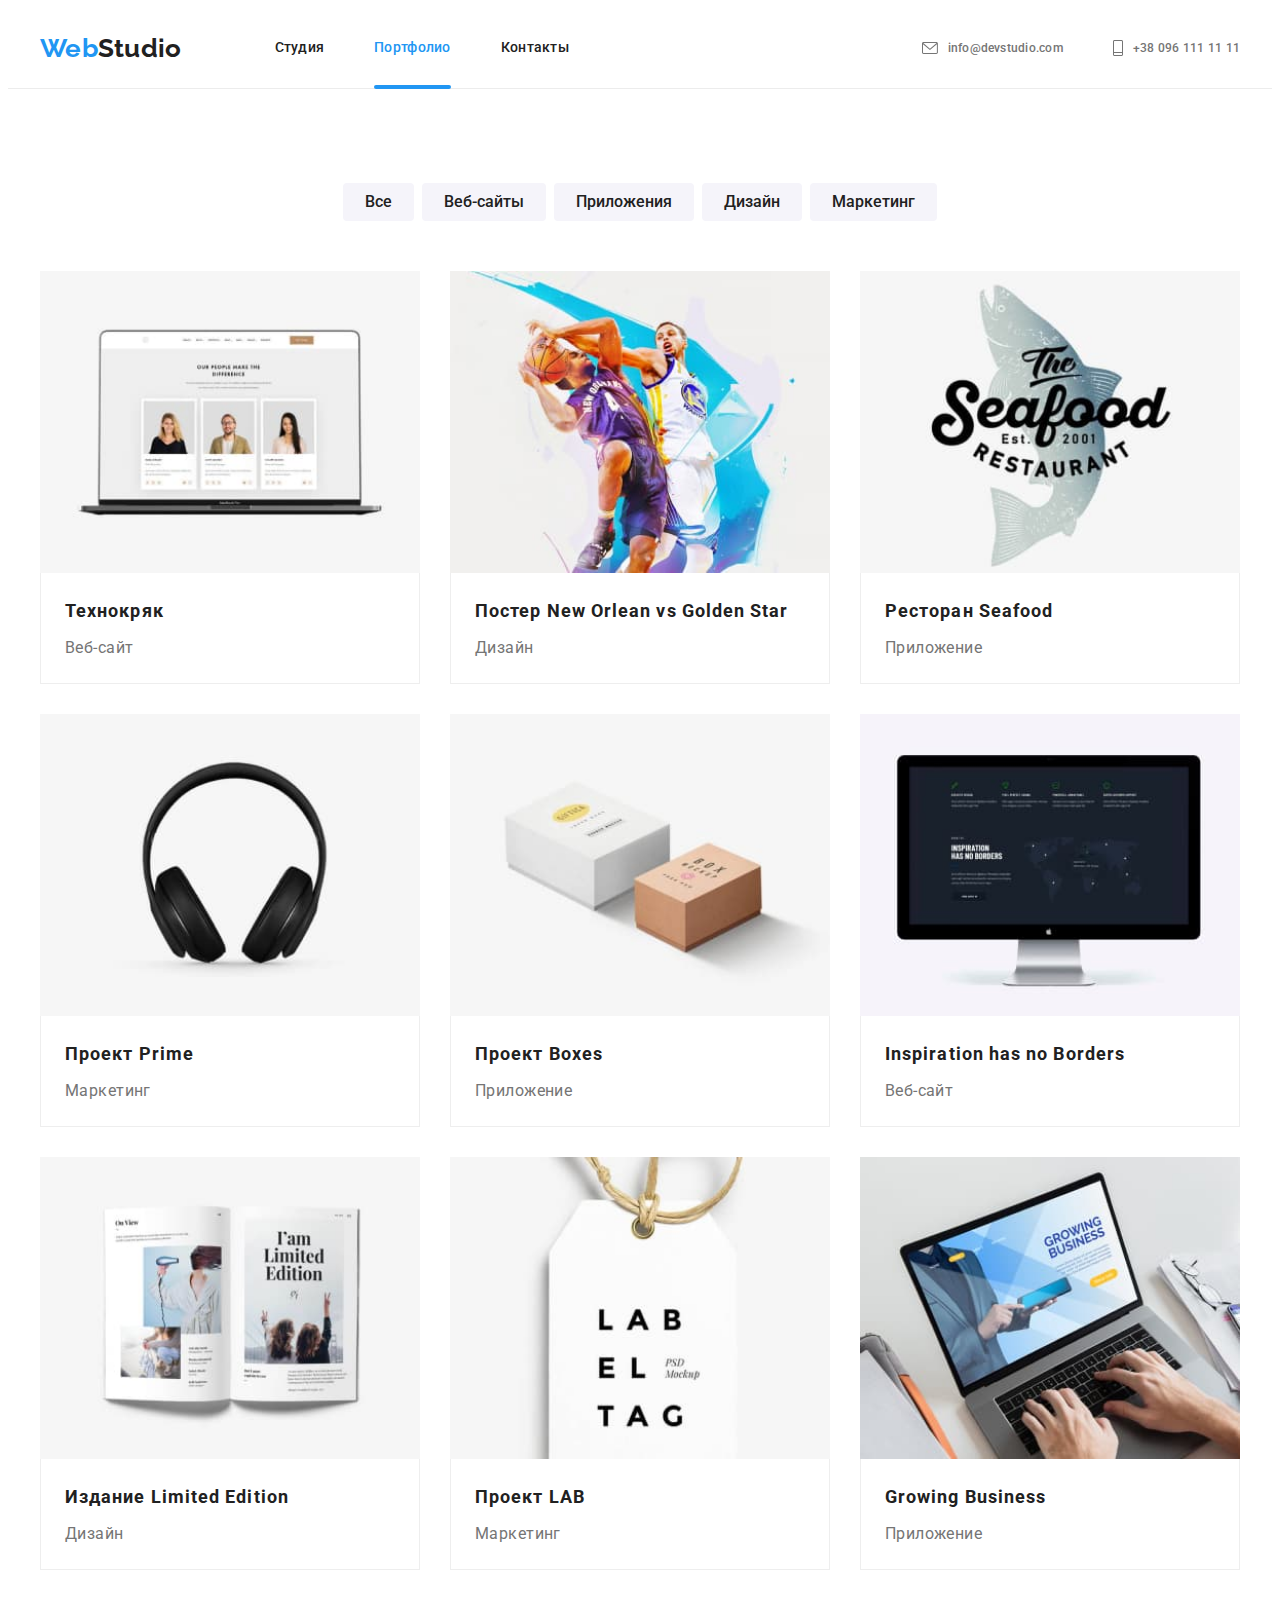
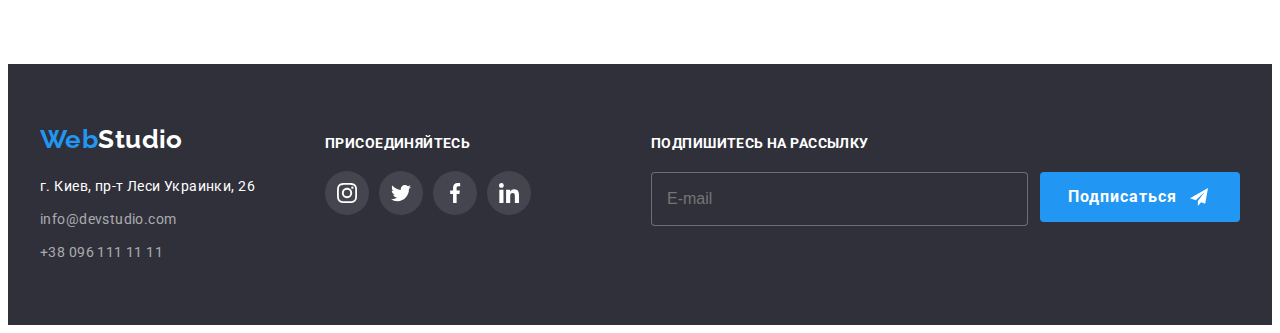
==== commit e86708b3: "correction made" ====
--- a/portfolio.html
+++ b/portfolio.html
@@ -33,11 +33,11 @@
           <div class="menu_header" data-menu>
             <ul class="nav__list header__nav-list list">
               <li class="nav__item">
-                <a href="./index.html" class="nav__link link nav__current">Студия
+                <a href="./index.html" class="nav__link link">Студия
                 </a>
               </li>
               <li class="nav__item">
-                <a href="./portfolio.html" class="nav__link link">Портфолио</a>
+                <a href="./portfolio.html" class="nav__link link nav__current">Портфолио</a>
               </li>
               <li class="nav__item">
                 <a href="" class="nav__link link">Контакты</a>
@@ -89,7 +89,7 @@
             <li class="item"><button type="button" class="filter-btn">Маркетинг</button></li>
           </ul>
           <ul class="portfolio-list list">
-            <li class="portfolio-item">
+            <li class="portfolio-item item">
               <a href="#" class="portfolio-link link">
                 <div class="portfolio-thumb">
                   <picture>
@@ -386,7 +386,7 @@
     <footer class="footer">
       <div class="footer-container container">
         <div class="footer-nav">
-          <a href="/index.html" class="nav__logo-active link">Web<span class="footer-logo">Studio</span></a>
+          <a href="/index.html" class="nav__logo-active logo-nav link">Web<span class="footer-logo">Studio</span></a>
           <ul class="footer-list list">
             <li class="footer-item">
               <a href="https://www.google.com.ua/maps/place/%D0%B1%D1%83%D0%BB.+%D0%9B%D0%B5%D1%81%D0%B8+%D0%A3%D0%BA%D1%80%D0%B0%D0%B8%D0%BD%D0%BA%D0%B8,+26,+%D0%9A%D0%B8%D0%B5%D0%B2,+02000/@50.4265807,30.5361971,17z/data=!3m1!4b1!4m5!3m4!1s0x40d4cf0e033ecbe9:0x57a4dffefec77da0!8m2!3d50.4265807!4d30.5383858?hl=ru"
--- a/css/main.min.css
+++ b/css/main.min.css
@@ -1 +1 @@
-body{font-family:"Roboto",sans-serif;background-color:var(--body-background-color);color:var(--text-color);font-size:14px;letter-spacing:.03em}img{display:block;min-width:100%;height:auto}button{cursor:pointer}.container{padding:0 15px;margin:0px auto}@media screen and (min-width: 480px){.container{width:480px}}@media screen and (min-width: 768px){.container{width:768px}}@media screen and (min-width: 1200px){.container{width:1200px}}.section{padding:60px 0}@media screen and (min-width: 1200px){.section{padding:94px 0px}}.visually-hidden{position:absolute;width:1px;height:1px;margin:-1px;border:0;padding:0;white-space:nowrap;-webkit-clip-path:inset(100%);clip-path:inset(100%);clip:rect(0 0 0 0);overflow:hidden}p,h1,h2,h3,h4,h5,h6{margin:0;padding:0}ul,ol{margin:0;padding:0}.list{list-style:none}.link{text-decoration:none}.backdrop{position:fixed;top:0;left:0;width:100%;height:100%;visibility:visible;opacity:1;-webkit-transform:scale(1);transform:scale(1);background-color:rgba(0,0,0,.2);-webkit-box-shadow:var(--box-shadow--accent);box-shadow:var(--box-shadow--accent);-webkit-transition:opacity 250ms var(--time-function),visibility 250ms var(--time-function),-webkit-transform 250ms var(--time-function);transition:opacity 250ms var(--time-function),visibility 250ms var(--time-function),-webkit-transform 250ms var(--time-function);transition:opacity 250ms var(--time-function),transform 250ms var(--time-function),visibility 250ms var(--time-function);transition:opacity 250ms var(--time-function),transform 250ms var(--time-function),visibility 250ms var(--time-function),-webkit-transform 250ms var(--time-function)}.backdrop.is-hidden{opacity:0;pointer-events:none;-webkit-transform:scale(0.5);transform:scale(0.5)}.modal{position:absolute;top:50%;left:50%;-webkit-transform:translate(-50%, -50%);transform:translate(-50%, -50%);padding:40px;width:450px;border-radius:4px;-webkit-box-shadow:0px 1px 3px rgba(0,0,0,.12),0px 1px 1px rgba(0,0,0,.14),0px 2px 1px rgba(0,0,0,.2);box-shadow:0px 1px 3px rgba(0,0,0,.12),0px 1px 1px rgba(0,0,0,.14),0px 2px 1px rgba(0,0,0,.2);background-color:var(--body-background-color)}@media screen and (min-width: 1200px){.modal{width:528px}}.close-btn{position:absolute;top:0;right:0;display:-webkit-box;display:-ms-flexbox;display:flex;margin:8px 8px 0 0;width:30px;height:30px;-webkit-box-align:center;-ms-flex-align:center;align-items:center;-webkit-box-pack:center;-ms-flex-pack:center;justify-content:center;border-radius:50%;border:1px solid rgba(0,0,0,.1);background-color:var(--body-background-color);cursor:pointer;-webkit-transition:-webkit-box-shadow 250ms var(--time-function);transition:-webkit-box-shadow 250ms var(--time-function);transition:box-shadow 250ms var(--time-function);transition:box-shadow 250ms var(--time-function), -webkit-box-shadow 250ms var(--time-function)}.close-btn:hover{-webkit-box-shadow:0px 1px 3px rgba(0,0,0,.12),0px 1px 1px rgba(0,0,0,.14),0px 2px 1px rgba(0,0,0,.2);box-shadow:0px 1px 3px rgba(0,0,0,.12),0px 1px 1px rgba(0,0,0,.14),0px 2px 1px rgba(0,0,0,.2)}.modal-title{padding-bottom:12px;font-weight:700;font-size:20px;line-height:1.5;text-align:center;color:var(--second-title-color)}@media screen and (min-width: 1200px){.modal-title{font-weight:700;font-size:20px;line-height:1.15}}.form-label{margin-bottom:4px;font-size:12px;line-height:1.16;letter-spacing:.01em;color:var(--text-color)}.form-filed{display:-webkit-box;display:-ms-flexbox;display:flex;-webkit-box-orient:vertical;-webkit-box-direction:normal;-ms-flex-direction:column;flex-direction:column;margin-bottom:10px}.input-wrap{position:relative}.form-input{width:100%;height:40px;padding:11px 12px 11px 40px;border:1px solid rgba(33,33,33,.2);border-radius:4px;-webkit-transition:border 250ms var(--time-function);transition:border 250ms var(--time-function)}.form-input:hover,.form-input:focus{border-color:var(--accent-color);outline:none}.form-icon{position:absolute;left:12px;top:50%;-webkit-transform:translatey(-50%);transform:translatey(-50%);-webkit-transition:fill 250ms var(--time-function);transition:fill 250ms var(--time-function)}.form-input:hover+.form-icon,.form-input:focus+.form-icon{fill:var(--accent-color)}.form-area{padding:12px 16px;resize:none;width:100%;height:138px;font-size:12px;line-height:1.16;letter-spacing:.01em;border:1px solid rgba(33,33,33,.2);border-radius:4px;-webkit-transition:border 250ms var(--time-function);transition:border 250ms var(--time-function)}.form-area:hover,.form-area:focus{border-color:var(--accent-color);outline:none}.form-area::-webkit-input-placeholder{-webkit-transition:font-size 250ms var(--time-function);transition:font-size 250ms var(--time-function);color:rgba(117,117,117,.5)}.form-area::-moz-placeholder{-moz-transition:font-size 250ms var(--time-function);transition:font-size 250ms var(--time-function);color:rgba(117,117,117,.5)}.form-area:-ms-input-placeholder{-ms-transition:font-size 250ms var(--time-function);transition:font-size 250ms var(--time-function);color:rgba(117,117,117,.5)}.form-area::-ms-input-placeholder{-ms-transition:font-size 250ms var(--time-function);transition:font-size 250ms var(--time-function);color:rgba(117,117,117,.5)}.form-area::placeholder{-webkit-transition:font-size 250ms var(--time-function);transition:font-size 250ms var(--time-function);color:rgba(117,117,117,.5)}.form-area:hover::-webkit-input-placeholder, .form-area:focus::-webkit-input-placeholder{font-size:14px}.form-area:hover::-moz-placeholder, .form-area:focus::-moz-placeholder{font-size:14px}.form-area:hover:-ms-input-placeholder, .form-area:focus:-ms-input-placeholder{font-size:14px}.form-area:hover::-ms-input-placeholder, .form-area:focus::-ms-input-placeholder{font-size:14px}.form-area:hover::placeholder,.form-area:focus::placeholder{font-size:14px}.form-comment{display:-webkit-box;display:-ms-flexbox;display:flex;-webkit-box-orient:vertical;-webkit-box-direction:normal;-ms-flex-direction:column;flex-direction:column;width:100%;padding-bottom:20px}.check-filed{display:-webkit-box;display:-ms-flexbox;display:flex;-webkit-box-align:center;-ms-flex-align:center;align-items:center;margin-bottom:30px}.check-icon{width:16px;height:15px;border:2px solid var(--second-title-color);border-radius:2px;fill:rgba(0,0,0,0)}.check-input:checked+.check-label .check-icon{background-color:var(--accent-color);fill:#fff;border:none}.check-text{margin-left:8px;font-size:12px;line-height:1.16;color:var(--text-color)}@media screen and (min-width: 1200px){.check-text{ont-size:14px;line-height:1.71}}.check-link{margin-left:3px;font-size:12px;line-height:1.16;color:var(--accent-color)}@media screen and (min-width: 1200px){.check-link{font-size:14px;line-height:1.71}}.check-button{display:-webkit-box;display:-ms-flexbox;display:flex;-webkit-box-align:center;-ms-flex-align:center;align-items:center;margin:0 auto;width:200px;height:50px;padding:10px 55px;font-family:inherit;font-weight:700;font-size:16px;line-height:1.88;letter-spacing:.06em;color:var(--main-title-color);background-color:var(--accent-color);border-radius:4px;border:none;-webkit-transition:-webkit-box-shadow 250ms var(--time-function);transition:-webkit-box-shadow 250ms var(--time-function);transition:box-shadow 250ms var(--time-function);transition:box-shadow 250ms var(--time-function), -webkit-box-shadow 250ms var(--time-function);cursor:pointer}.check-button:hover,.check-button:focus{-webkit-box-shadow:0px 4px 4px rgba(0,0,0,.25);box-shadow:0px 4px 4px rgba(0,0,0,.25)}.header{position:relative;height:60px;font-weight:500;line-height:1.14;letter-spacing:.02em;border-bottom:1px solid #ececec}@media screen and (min-width: 768px){.header{height:80px}}.nav{display:-webkit-box;display:-ms-flexbox;display:flex}.nav__page-logo{padding:16px 0}.nav__page-logo:focus{color:var(--accent-color)}@media screen and (min-width: 768px){.nav__page-logo{padding-top:25px;padding-bottom:25px}}.nav__logo-active{color:var(--accent-color);font-family:"Raleway",sans-serif;font-weight:700;font-size:24px;line-height:1.16}@media screen and (min-width: 1200px){.nav__logo-active{font-weight:700;font-size:26px;line-height:1.19}}.nav__logo{font-weight:700;font-size:24px;line-height:1.16;font-family:"Raleway",sans-serif;color:var(--second-title-color)}@media screen and (min-width: 1200px){.nav__logo{font-weight:700;font-size:26px;line-height:1.19}}.menu_button{position:fixed;top:10px;right:15px;padding:0;background-color:rgba(0,0,0,0);cursor:pointer;border:none}.menu_button:hover,.menu_button:focus{fill:var(--accent-color);-webkit-transition:fill 250ms var(--time-function);transition:fill 250ms var(--time-function)}.menu_button.is-open{z-index:10}.menu_button .icon_cross{display:none}.menu_button.is-open .icon_menu{display:none}.menu_button.is-open .icon_cross{display:block}@media screen and (min-width: 768px){.menu_button{display:none}}.menu_header{width:100%}@media screen and (max-width: 767px){.menu_header{display:none;position:fixed;top:0;left:0;height:100%;background-color:#fff;z-index:1}.menu_header.is-open{display:-webkit-box;display:-ms-flexbox;display:flex;-webkit-box-orient:vertical;-webkit-box-direction:normal;-ms-flex-direction:column;flex-direction:column;padding:48px 40px}}@media screen and (min-width: 768px){.menu_header{display:-webkit-box;display:-ms-flexbox;display:flex}}.header__nav-list{font-weight:500;font-size:40px;line-height:1075;letter-spacing:.02em;margin-bottom:auto}@media screen and (min-width: 768px){.header__nav-list{display:-webkit-box;display:-ms-flexbox;display:flex;font-weight:500;font-size:14px;line-height:1.14;letter-spacing:.02em;gap:50px;margin-left:88px}}@media screen and (min-width: 1200px){.header__nav-list{margin-left:93px}}.nav__link{color:var(--second-title-color);-webkit-transition:color 250ms var(--time-function);transition:color 250ms var(--time-function)}.nav__link:hover,.nav__link:focus{color:var(--accent-color)}@media screen and (min-width: 768px){.nav__link{display:block;padding-top:32px;padding-bottom:32px}}.nav__link{color:var(--second-title-color);-webkit-transition:color 250ms var(--time-function);transition:color 250ms var(--time-function)}.nav__link:hover,.nav__link:focus{color:var(--accent-color)}@media screen and (min-width: 768px){.nav__link{display:block;padding-top:32px;padding-bottom:32px}}.nav__current{color:var(--accent-color)}@media screen and (min-width: 768px){.nav__current{position:relative}.nav__current:after{content:"";position:absolute;left:0;bottom:-1px;width:100%;height:4px;display:block;background-color:var(--accent-color);border-radius:2px}}@media screen and (min-width: 768px){.auth__list{display:-webkit-box;display:-ms-flexbox;display:flex;-webkit-box-orient:vertical;-webkit-box-direction:reverse;-ms-flex-direction:column-reverse;flex-direction:column-reverse;gap:10px;-webkit-box-pack:center;-ms-flex-pack:center;justify-content:center;margin-left:auto}}@media screen and (min-width: 1200px){.auth__list{-webkit-box-orient:horizontal;-webkit-box-direction:reverse;-ms-flex-direction:row-reverse;flex-direction:row-reverse;-webkit-box-align:center;-ms-flex-align:center;align-items:center;gap:50px}}.auth__item{margin-bottom:30px}@media screen and (min-width: 768px){.auth__item{margin:0}}.auth__tel-icon{-webkit-transition:color 250ms var(--time-function);transition:color 250ms var(--time-function)}.auth__tel-icon:focus,.auth__tel-icon:hover{color:var(--accent-color)}@media screen and (max-width: 767px){.auth__tel-icon{font-weight:500;font-size:34px;line-height:1.17;letter-spacing:.02em;color:var(--accent-color)}}@media screen and (min-width: 768px){.auth__tel-icon{font-weight:500;font-size:12px;line-height:1.16;letter-spacing:.02em;color:var(--text-color);display:-webkit-box;display:-ms-flexbox;display:flex;-webkit-box-align:center;-ms-flex-align:center;align-items:center}}.auth__mail-icon{font-weight:500;font-size:24px;line-height:1.16;letter-spacing:.02em;color:var(--text-color);-webkit-transition:color 250ms var(--time-function);transition:color 250ms var(--time-function)}.auth__mail-icon:focus,.auth__mail-icon:hover{color:var(--accent-color)}@media screen and (min-width: 768px){.auth__mail-icon{font-weight:500;font-size:12px;line-height:1.16;letter-spacing:.02em;display:-webkit-box;display:-ms-flexbox;display:flex;-webkit-box-align:center;-ms-flex-align:center;align-items:center}}.auth__icon{display:inline-block;fill:currentColor;margin-right:10px;-webkit-box-pack:center;-ms-flex-pack:center;justify-content:center}@media screen and (max-width: 767px){.auth__icon{display:none}}.mobile__list{display:-webkit-box;display:-ms-flexbox;display:flex;gap:20px}@media screen and (min-width: 768px){.mobile__list{display:none}}.mobile__item+.mobile__item{position:relative;-webkit-transition:color 250ms var(--time-function);transition:color 250ms var(--time-function)}.mobile__item+.mobile__item::before{content:"";position:absolute;left:-10px;display:block;height:100%;border-right:1px solid rgba(33,33,33,.2)}.mobile__item+.mobile__item:hover,.mobile__item+.mobile__item:focus{color:var(--accent-color)}.mobile__link{font-weight:500;font-size:18px;line-height:1.22;letter-spacing:.02em;color:var(--accent-color)}.hero{padding:118px 0;height:400px;background-size:cover;background-position:center;text-align:center;background-image:-webkit-gradient(linear, left top, right top, from(rgba(47, 48, 58, 0.4)), to(rgba(47, 48, 58, 0.4))),url(../images/header-mob.jpg);background-image:linear-gradient(to right, rgba(47, 48, 58, 0.4), rgba(47, 48, 58, 0.4)),url(../images/header-mob.jpg)}@media(min-device-pixel-ratio: 2),(-webkit-min-device-pixel-ratio: 2),(min-resolution: 192dpi),(min-resolution: 2dppx){.hero{background-image:-webkit-gradient(linear, left top, right top, from(rgba(47, 48, 58, 0.4)), to(rgba(47, 48, 58, 0.4))),url(../images/header-mob-2x.jpg);background-image:linear-gradient(to right, rgba(47, 48, 58, 0.4), rgba(47, 48, 58, 0.4)),url(../images/header-mob-2x.jpg)}}@media screen and (min-width: 768px){.hero{background-image:-webkit-gradient(linear, left top, right top, from(rgba(47, 48, 58, 0.4)), to(rgba(47, 48, 58, 0.4))),url(../images/header-tab.jpg);background-image:linear-gradient(to right, rgba(47, 48, 58, 0.4), rgba(47, 48, 58, 0.4)),url(../images/header-tab.jpg)}}@media screen and (min-width: 768px)and (min-device-pixel-ratio: 2),screen and (min-width: 768px)and (-webkit-min-device-pixel-ratio: 2),screen and (min-width: 768px)and (min-resolution: 192dpi),screen and (min-width: 768px)and (min-resolution: 2dppx){.hero{background-image:-webkit-gradient(linear, left top, right top, from(rgba(47, 48, 58, 0.4)), to(rgba(47, 48, 58, 0.4))),url(../images/header-tab-2x.jpg);background-image:linear-gradient(to right, rgba(47, 48, 58, 0.4), rgba(47, 48, 58, 0.4)),url(../images/header-tab-2x.jpg)}}@media screen and (min-width: 1200px){.hero{padding:200px 0;height:600px;background-image:-webkit-gradient(linear, left top, right top, from(rgba(47, 48, 58, 0.4)), to(rgba(47, 48, 58, 0.4))),url(../images/header-des.jpg);background-image:linear-gradient(to right, rgba(47, 48, 58, 0.4), rgba(47, 48, 58, 0.4)),url(../images/header-des.jpg)}}@media screen and (min-width: 1200px)and (min-device-pixel-ratio: 2),screen and (min-width: 1200px)and (-webkit-min-device-pixel-ratio: 2),screen and (min-width: 1200px)and (min-resolution: 192dpi),screen and (min-width: 1200px)and (min-resolution: 2dppx){.hero{background-image:-webkit-gradient(linear, left top, right top, from(rgba(47, 48, 58, 0.4)), to(rgba(47, 48, 58, 0.4))),url(../images/header-des-2x.jpg);background-image:linear-gradient(to right, rgba(47, 48, 58, 0.4), rgba(47, 48, 58, 0.4)),url(../images/header-des-2x.jpg)}}.hero-title{font-weight:900;font-size:26px;line-height:1.62;letter-spacing:.06em;color:var(--white-text-color);text-transform:uppercase;max-width:360px;margin:0 auto;margin-bottom:30px}@media screen and (min-width: 1200px){.hero-title{font-weight:900;font-size:44px;line-height:1.36;max-width:696px}}.hero-btn{font-weight:700;font-size:16px;line-height:1.87;letter-spacing:.06em;font-family:inherit;background-color:var(--accent-color);color:var(--btn-color);cursor:pointer;padding:10px 32px;border-radius:4px;border:none}.specifics{padding:60px 0}@media screen and (min-width: 1200px){.specifics{padding:94px 0}}.specifics__list{display:-webkit-box;display:-ms-flexbox;display:flex;-ms-flex-wrap:wrap;flex-wrap:wrap;gap:30px}.specifics__item{width:100%}@media screen and (min-width: 768px){.specifics__item{width:calc((100% - 30px)/2)}}@media screen and (min-width: 1200px){.specifics__item{width:calc((100% - 90px)/4)}}.specifics__icon{display:-webkit-box;display:-ms-flexbox;display:flex;height:120px;border-radius:4px;-webkit-box-pack:center;-ms-flex-pack:center;justify-content:center;-webkit-box-align:center;-ms-flex-align:center;align-items:center;margin-bottom:30px;background-color:var(--second-background-color)}.specifics__svg{width:70px;height:70px}.specifics__title{margin-bottom:10px;font-weight:700;font-size:14;line-height:1.14;text-transform:uppercase;color:var(--second-title-color)}@media screen and (max-width: 767px){.specifics__title{text-align:center}}.specifics__text{line-height:1.71}.about{display:none}@media screen and (min-width: 1200px){.about{display:block;padding:0}}.about__title{font-weight:700;font-size:36px;line-height:1.16;text-align:center;color:var(--second-title-color);text-align:center;margin-bottom:50px}.about__list{display:-webkit-box;display:-ms-flexbox;display:flex;gap:30px}.about__item{position:relative}.about__works-box{position:absolute;bottom:0px;width:100%;height:70px;display:-webkit-box;display:-ms-flexbox;display:flex;-webkit-box-pack:center;-ms-flex-pack:center;justify-content:center;-webkit-box-align:center;-ms-flex-align:center;align-items:center;background-color:rgba(47,48,58,.8)}.about__works-text{font-weight:700;line-height:16px;text-transform:uppercase;color:var(--white-text-color)}.team{background-color:var(--second-background-color)}.team__title{font-weight:700;font-size:36px;line-height:1.17;text-align:center;color:var(--second-title-color);margin-bottom:30px}@media screen and (min-width: 1200px){.team__title{margin-bottom:50px}}.team__list{display:-webkit-box;display:-ms-flexbox;display:flex;-ms-flex-wrap:wrap;flex-wrap:wrap;gap:30px}.team__item{background-color:var(--body-background-color);-webkit-box-shadow:0px 1px 3px rgba(0,0,0,.12),0px 1px 1px rgba(0,0,0,.14),0px 2px 1px rgba(0,0,0,.2);box-shadow:0px 1px 3px rgba(0,0,0,.12),0px 1px 1px rgba(0,0,0,.14),0px 2px 1px rgba(0,0,0,.2);border-radius:0px 0px 4px 4px;width:100%}@media screen and (min-width: 768px){.team__item{width:calc((100% - 30px)/2)}}@media screen and (min-width: 1200px){.team__item{width:calc((100% - 90px)/4)}}.team__img{margin-bottom:30px}.team__name{font-weight:500;font-size:16px;line-height:1.19;text-align:center;color:var(--second-title-color);margin-bottom:10px}.team__text{font-size:16px;line-height:1.19;text-align:center;margin-bottom:16px}.team-soc__list{display:-webkit-box;display:-ms-flexbox;display:flex;-webkit-box-pack:center;-ms-flex-pack:center;justify-content:center;margin-bottom:25px;gap:10px}@media screen and (min-width: 1200px){.team-soc__list{margin-bottom:30px}}.team-soc__item{width:44px;height:44px}.team-soc__link{width:100%;height:100%;background-color:var(--body-background-color);border-radius:50%;display:-webkit-box;display:-ms-flexbox;display:flex;-webkit-box-pack:center;-ms-flex-pack:center;justify-content:center;-webkit-box-align:center;-ms-flex-align:center;align-items:center;-webkit-transition:background-color 250ms var(--time-function);transition:background-color 250ms var(--time-function)}.team-soc__link:hover,.team-soc__link:focus{background-color:var(--accent-color)}.team-soc__icon{fill:var(--background-soc-icon)}.team-soc__link:hover .team-soc__icon,.team-soc__link:focus .team-soc__icon{fill:var(--btn-color)}.customers-title{font-weight:700;font-size:36px;line-height:42px;text-align:center;color:var(--second-title-color);margin-bottom:30px}@media screen and (min-width: 1200px){.customers-title{margin-bottom:50px}}.customers-list{display:-webkit-box;display:-ms-flexbox;display:flex;-ms-flex-wrap:wrap;flex-wrap:wrap;gap:30px}.customers-item{width:calc((100% - 30px)/2);height:92px}@media screen and (min-width: 768px){.customers-item{width:calc((100% - 60px)/3)}}@media screen and (min-width: 1200px){.customers-item{width:calc((100% - 150px)/6)}}.customers-link{display:-webkit-box;display:-ms-flexbox;display:flex;width:100%;height:100%;border:1px solid var(--background-soc-icon);border-radius:4px;-webkit-box-pack:center;-ms-flex-pack:center;justify-content:center;-webkit-box-align:center;-ms-flex-align:center;align-items:center;-webkit-transition:border 250ms var(--time-function);transition:border 250ms var(--time-function)}.customers-link:hover,.customers-link:focus{border-color:var(--accent-color)}.svg-customers{fill:var(--background-soc-icon);-webkit-transition:fill 250ms var(--time-function);transition:fill 250ms var(--time-function)}.customers-link:hover .svg-customers,.customers-link:focus .svg-customers{fill:var(--accent-color)}.footer{padding:60px 0;text-align:center;background-color:var(--main-background-color)}@media screen and (min-width: 768px){.footer-container{display:-webkit-box;display:-ms-flexbox;display:flex;-webkit-box-align:baseline;-ms-flex-align:baseline;align-items:baseline;-ms-flex-wrap:wrap;flex-wrap:wrap;margin:0 auto;-ms-flex-pack:distribute;justify-content:space-around}}@media screen and (min-width: 1200px){.footer-container{text-align:left}}.footer-logo{color:var(--footer-logo-color)}.footer .logo-nav{padding-bottom:0;margin-bottom:20px;display:block}.footer-nav{margin-bottom:60px}.footer-link{font-style:normal;margin-bottom:60px}@media screen and (min-width: 1200px){.footer-link{margin:0}}.footer-item+.footer-item{margin-top:9px}.footer-link{line-height:1.71;color:var(--footer-link-color);-webkit-transition:fill 250ms var(--time-function);transition:fill 250ms var(--time-function)}.footer-link:hover,.footer-link:focus{color:var(--accent-color)}.footer-contacts{line-height:1.71;color:var(--footer-contacts);-webkit-transition:fill 250ms var(--time-function);transition:fill 250ms var(--time-function)}.footer-contacts:hover,.footer-contacts:focus{color:var(--accent-color)}.join{margin-bottom:60px}@media screen and (min-width: 768px){.join{margin-bottom:0;margin-left:165px}}@media screen and (min-width: 1200px){.join{margin-left:70px}}.join-title{margin-bottom:20px;font-weight:700;line-height:16px;text-transform:uppercase;color:var(--main-title-color)}.join-list{display:-webkit-box;display:-ms-flexbox;display:flex;-webkit-box-align:center;-ms-flex-align:center;align-items:center;-webkit-box-pack:center;-ms-flex-pack:center;justify-content:center;gap:10px}.join-item{width:44px;height:44px;border-radius:50%}.join-link{display:-webkit-box;display:-ms-flexbox;display:flex;width:100%;height:100%;-webkit-box-pack:center;-ms-flex-pack:center;justify-content:center;-webkit-box-align:center;-ms-flex-align:center;align-items:center;background-color:rgba(255,255,255,.1);border-radius:50%;-webkit-transition:background-color 250ms var(--time-function);transition:background-color 250ms var(--time-function)}.join-link:hover,.join-link:focus{background-color:var(--accent-color)}.svg-join{fill:var(--btn-color)}@media screen and (min-width: 1200px){.subscribe{margin-left:auto}}.subscribe-title{margin-bottom:20px;font-weight:700;line-height:1.14;text-transform:uppercase;color:var(--white-text-color)}@media screen and (min-width: 1200px){.subscribe-form{display:-webkit-box;display:-ms-flexbox;display:flex}}.subscribe-input{width:100%;height:50px;padding-left:15px;margin-bottom:20px;font-size:16px;line-height:1.25;color:rgba(255,255,255,.6);border:1px solid rgba(255,255,255,.3);border-radius:4px;background-color:var(--main-background-color);-webkit-transition:border-color 250ms var(--time-function);transition:border-color 250ms var(--time-function)}.subscribe-input:hover,.subscribe-input:focus{border-color:var(--accent-color)}@media screen and (min-width: 768px){.subscribe-input{width:450px}}@media screen and (min-width: 1200px){.subscribe-input{width:358px}}.subscribe-button{display:-webkit-box;display:-ms-flexbox;display:flex;-webkit-box-align:end;-ms-flex-align:end;align-items:flex-end;width:200px;height:50px;margin:0 auto;padding:10px 28px;font-family:inherit;font-weight:700;font-size:16px;line-height:1.88;letter-spacing:.06em;color:var(--main-title-color);background-color:var(--accent-color);border-radius:4px;border:none;-webkit-transition:background-color 250ms var(--time-function),-webkit-box-shadow 250ms var(--time-function);transition:background-color 250ms var(--time-function),-webkit-box-shadow 250ms var(--time-function);transition:box-shadow 250ms var(--time-function),background-color 250ms var(--time-function);transition:box-shadow 250ms var(--time-function),background-color 250ms var(--time-function),-webkit-box-shadow 250ms var(--time-function);cursor:pointer}.subscribe-button:hover,.subscribe-button:focus{-webkit-box-shadow:0px 4px 4px rgba(0,0,0,.25);box-shadow:0px 4px 4px rgba(0,0,0,.25);background-color:var(--accent-color)}@media screen and (min-width: 1200px){.subscribe-button{margin-left:12px}}.subscribe-icon{margin-left:10px;fill:var(--white-text-color)}.filter-list{display:-webkit-box;display:-ms-flexbox;display:flex}@media screen and (max-width: 767px){.filter-list{margin-bottom:40px;-ms-flex-wrap:wrap;flex-wrap:wrap;row-gap:15px}}@media screen and (min-width: 768px){.filter-list{margin-bottom:30px;-webkit-box-pack:center;-ms-flex-pack:center;justify-content:center}}@media screen and (min-width: 1200px){.filter-list{margin-bottom:50px}}.filter-list .item+.item{margin-left:8px}.filter-btn{display:-webkit-box;display:-ms-flexbox;display:flex;border-radius:4px;border:none;padding:6px 22px;color:var(--second-title-color);background-color:var(--second-background-color);font-family:inherit;font-weight:500;font-size:16px;line-height:1.62;text-align:center;cursor:pointer;-webkit-transition:background-color 250ms var(--time-function),color 250ms var(--time-function),-webkit-box-shadow 250ms var(--time-function);transition:background-color 250ms var(--time-function),color 250ms var(--time-function),-webkit-box-shadow 250ms var(--time-function);transition:background-color 250ms var(--time-function),color 250ms var(--time-function),box-shadow 250ms var(--time-function);transition:background-color 250ms var(--time-function),color 250ms var(--time-function),box-shadow 250ms var(--time-function),-webkit-box-shadow 250ms var(--time-function)}.filter-btn:hover,.filter-btn:focus{color:var(--btn-color);background-color:var(--accent-color);-webkit-box-shadow:0px 4px 4px 0px rgba(0,0,0,.25);box-shadow:0px 4px 4px 0px rgba(0,0,0,.25)}.portfolio-list{display:-webkit-box;display:-ms-flexbox;display:flex;-ms-flex-wrap:wrap;flex-wrap:wrap;gap:30px}.portfolio-item{width:450px}@media screen and (min-width: 768px){.portfolio-item{-ms-flex-preferred-size:calc((100% - 30px)/2);flex-basis:calc((100% - 30px)/2)}}@media screen and (min-width: 1200px){.portfolio-item{-ms-flex-preferred-size:calc((100% - 60px)/3);flex-basis:calc((100% - 60px)/3)}}.portfolio-card{-webkit-box-flex:1;-ms-flex-positive:1;flex-grow:1;padding:20px 24px;border-right:1px solid #eee;border-bottom:1px solid #eee;border-left:1px solid #eee}.portfolio-title{margin-bottom:4px;font-weight:700;font-size:18px;line-height:2;letter-spacing:.06em;color:var(--second-title-color)}.portfolio-text{font-size:16px;line-height:1.88;color:var(--text-color)}.portfolio-thumb{position:relative;overflow:hidden}.portfolio-overlay{position:absolute;width:100%;height:100%;bottom:0;padding:77px 24px;background-color:rgba(33,150,243,.9);-webkit-transform:translateY(100%);transform:translateY(100%);-webkit-transition:-webkit-transform 250ms var(--time-function);transition:-webkit-transform 250ms var(--time-function);transition:transform 250ms var(--time-function);transition:transform 250ms var(--time-function), -webkit-transform 250ms var(--time-function)}.portfolio-item:hover .portfolio-overlay{-webkit-transform:translate(0);transform:translate(0)}@media screen and (min-width: 768px){.portfolio-overlay{padding:49px 24px 77px 24px}}@media screen and (min-width: 1200px){.portfolio-overlay{padding:63px 24px}}.overlay-text{font-size:18px;line-height:1.56;color:var(--white-text-color)}:root{--body-background-color: #ffffff;--head-logo-color: #000000;--main-background-color: #2f303a;--second-background-color: #f5f4fa;--main-title-color: #ffffff;--second-title-color: #212121;--accent-color: #2196f3;--text-color: #757575;--footer-logo-color: #ffffff;--footer-link-color: #ffffff;--btn-color: #ffffff;--footer-contacts: rgba(255, 255, 255, 0.6);--header-border-color: #ececec;--background-soc-icon: #afb1b8;--time-function: cubic-bezier(0.4, 0, 0.2, 1);--white-text-color: #ffffff;--box-shadow--accent: 0px 4px 4px rgba(0, 0, 0, 0.25)}/*# sourceMappingURL=main.min.css.map */+body{font-family:"Roboto",sans-serif;background-color:var(--body-background-color);color:var(--text-color);font-size:14px;letter-spacing:.03em}img{display:block;min-width:100%;height:auto}button{cursor:pointer}.container{width:100%;padding:0 15px;margin:0px auto}@media screen and (min-width: 480px){.container{width:480px}}@media screen and (min-width: 768px){.container{width:768px}}@media screen and (min-width: 1200px){.container{width:1200px}}.section{padding:60px 0}@media screen and (min-width: 1200px){.section{padding:94px 0px}}.visually-hidden{position:absolute;width:1px;height:1px;margin:-1px;border:0;padding:0;white-space:nowrap;-webkit-clip-path:inset(100%);clip-path:inset(100%);clip:rect(0 0 0 0);overflow:hidden}p,h1,h2,h3,h4,h5,h6{margin:0;padding:0}ul,ol{margin:0;padding:0}.list{list-style:none}.link{text-decoration:none}.backdrop{position:fixed;top:0;left:0;width:100%;height:100%;visibility:visible;opacity:1;-webkit-transform:scale(1);transform:scale(1);background-color:rgba(0,0,0,.2);-webkit-box-shadow:var(--box-shadow--accent);box-shadow:var(--box-shadow--accent);-webkit-transition:opacity 250ms var(--time-function),visibility 250ms var(--time-function),-webkit-transform 250ms var(--time-function);transition:opacity 250ms var(--time-function),visibility 250ms var(--time-function),-webkit-transform 250ms var(--time-function);transition:opacity 250ms var(--time-function),transform 250ms var(--time-function),visibility 250ms var(--time-function);transition:opacity 250ms var(--time-function),transform 250ms var(--time-function),visibility 250ms var(--time-function),-webkit-transform 250ms var(--time-function)}.backdrop.is-hidden{opacity:0;pointer-events:none;-webkit-transform:scale(0.5);transform:scale(0.5)}.modal{position:absolute;top:50%;left:50%;-webkit-transform:translate(-50%, -50%);transform:translate(-50%, -50%);padding:40px;width:450px;border-radius:4px;-webkit-box-shadow:0px 1px 3px rgba(0,0,0,.12),0px 1px 1px rgba(0,0,0,.14),0px 2px 1px rgba(0,0,0,.2);box-shadow:0px 1px 3px rgba(0,0,0,.12),0px 1px 1px rgba(0,0,0,.14),0px 2px 1px rgba(0,0,0,.2);background-color:var(--body-background-color)}@media screen and (min-width: 1200px){.modal{width:528px}}.close-btn{position:absolute;top:0;right:0;display:-webkit-box;display:-ms-flexbox;display:flex;margin:8px 8px 0 0;width:30px;height:30px;-webkit-box-align:center;-ms-flex-align:center;align-items:center;-webkit-box-pack:center;-ms-flex-pack:center;justify-content:center;border-radius:50%;border:1px solid rgba(0,0,0,.1);background-color:var(--body-background-color);cursor:pointer;-webkit-transition:-webkit-box-shadow 250ms var(--time-function);transition:-webkit-box-shadow 250ms var(--time-function);transition:box-shadow 250ms var(--time-function);transition:box-shadow 250ms var(--time-function), -webkit-box-shadow 250ms var(--time-function)}.close-btn:hover{-webkit-box-shadow:0px 1px 3px rgba(0,0,0,.12),0px 1px 1px rgba(0,0,0,.14),0px 2px 1px rgba(0,0,0,.2);box-shadow:0px 1px 3px rgba(0,0,0,.12),0px 1px 1px rgba(0,0,0,.14),0px 2px 1px rgba(0,0,0,.2)}.modal-title{padding-bottom:12px;font-weight:700;font-size:20px;line-height:1.5;text-align:center;color:var(--second-title-color)}@media screen and (min-width: 1200px){.modal-title{font-weight:700;font-size:20px;line-height:1.15}}.form-label{margin-bottom:4px;font-size:12px;line-height:1.16;letter-spacing:.01em;color:var(--text-color)}.form-filed{display:-webkit-box;display:-ms-flexbox;display:flex;-webkit-box-orient:vertical;-webkit-box-direction:normal;-ms-flex-direction:column;flex-direction:column;margin-bottom:10px}.input-wrap{position:relative}.form-input{width:100%;height:40px;padding:11px 12px 11px 40px;border:1px solid rgba(33,33,33,.2);border-radius:4px;-webkit-transition:border 250ms var(--time-function);transition:border 250ms var(--time-function)}.form-input:hover,.form-input:focus{border-color:var(--accent-color);outline:none}.form-icon{position:absolute;left:12px;top:50%;-webkit-transform:translatey(-50%);transform:translatey(-50%);-webkit-transition:fill 250ms var(--time-function);transition:fill 250ms var(--time-function)}.form-input:hover+.form-icon,.form-input:focus+.form-icon{fill:var(--accent-color)}.form-area{padding:12px 16px;resize:none;width:100%;height:138px;font-size:12px;line-height:1.16;letter-spacing:.01em;border:1px solid rgba(33,33,33,.2);border-radius:4px;-webkit-transition:border 250ms var(--time-function);transition:border 250ms var(--time-function)}.form-area:hover,.form-area:focus{border-color:var(--accent-color);outline:none}.form-area::-webkit-input-placeholder{-webkit-transition:font-size 250ms var(--time-function);transition:font-size 250ms var(--time-function);color:rgba(117,117,117,.5)}.form-area::-moz-placeholder{-moz-transition:font-size 250ms var(--time-function);transition:font-size 250ms var(--time-function);color:rgba(117,117,117,.5)}.form-area:-ms-input-placeholder{-ms-transition:font-size 250ms var(--time-function);transition:font-size 250ms var(--time-function);color:rgba(117,117,117,.5)}.form-area::-ms-input-placeholder{-ms-transition:font-size 250ms var(--time-function);transition:font-size 250ms var(--time-function);color:rgba(117,117,117,.5)}.form-area::placeholder{-webkit-transition:font-size 250ms var(--time-function);transition:font-size 250ms var(--time-function);color:rgba(117,117,117,.5)}.form-area:hover::-webkit-input-placeholder, .form-area:focus::-webkit-input-placeholder{font-size:14px}.form-area:hover::-moz-placeholder, .form-area:focus::-moz-placeholder{font-size:14px}.form-area:hover:-ms-input-placeholder, .form-area:focus:-ms-input-placeholder{font-size:14px}.form-area:hover::-ms-input-placeholder, .form-area:focus::-ms-input-placeholder{font-size:14px}.form-area:hover::placeholder,.form-area:focus::placeholder{font-size:14px}.form-comment{display:-webkit-box;display:-ms-flexbox;display:flex;-webkit-box-orient:vertical;-webkit-box-direction:normal;-ms-flex-direction:column;flex-direction:column;width:100%;padding-bottom:20px}.check-filed{display:-webkit-box;display:-ms-flexbox;display:flex;-webkit-box-align:center;-ms-flex-align:center;align-items:center;margin-bottom:30px}.check-icon{width:16px;height:15px;border:2px solid var(--second-title-color);border-radius:2px;fill:rgba(0,0,0,0)}.check-input:checked+.check-label .check-icon{background-color:var(--accent-color);fill:#fff;border:none}.check-text{margin-left:8px;font-size:12px;line-height:1.16;color:var(--text-color)}@media screen and (min-width: 1200px){.check-text{ont-size:14px;line-height:1.71}}.check-link{margin-left:3px;font-size:12px;line-height:1.16;color:var(--accent-color)}@media screen and (min-width: 1200px){.check-link{font-size:14px;line-height:1.71}}.check-button{display:-webkit-box;display:-ms-flexbox;display:flex;-webkit-box-align:center;-ms-flex-align:center;align-items:center;margin:0 auto;width:200px;height:50px;padding:10px 55px;font-family:inherit;font-weight:700;font-size:16px;line-height:1.88;letter-spacing:.06em;color:var(--main-title-color);background-color:var(--accent-color);border-radius:4px;border:none;-webkit-transition:-webkit-box-shadow 250ms var(--time-function);transition:-webkit-box-shadow 250ms var(--time-function);transition:box-shadow 250ms var(--time-function);transition:box-shadow 250ms var(--time-function), -webkit-box-shadow 250ms var(--time-function);cursor:pointer}.check-button:hover,.check-button:focus{-webkit-box-shadow:0px 4px 4px rgba(0,0,0,.25);box-shadow:0px 4px 4px rgba(0,0,0,.25)}.header{position:relative;height:60px;font-weight:500;line-height:1.14;letter-spacing:.02em;border-bottom:1px solid #ececec}@media screen and (min-width: 768px){.header{height:80px}}.nav{display:-webkit-box;display:-ms-flexbox;display:flex}.nav__page-logo{padding:16px 0}.nav__page-logo:focus{color:var(--accent-color)}@media screen and (min-width: 768px){.nav__page-logo{padding-top:25px;padding-bottom:25px}}.nav__logo-active{color:var(--accent-color);font-family:"Raleway",sans-serif;font-weight:700;font-size:24px;line-height:1.16}@media screen and (min-width: 1200px){.nav__logo-active{font-weight:700;font-size:26px;line-height:1.19}}.nav__logo{font-weight:700;font-size:24px;line-height:1.16;font-family:"Raleway",sans-serif;color:var(--second-title-color)}@media screen and (min-width: 1200px){.nav__logo{font-weight:700;font-size:26px;line-height:1.19}}.menu_button{position:fixed;top:10px;right:15px;padding:0;background-color:rgba(0,0,0,0);cursor:pointer;border:none}.menu_button:hover,.menu_button:focus{fill:var(--accent-color);-webkit-transition:fill 250ms var(--time-function);transition:fill 250ms var(--time-function)}.menu_button.is-open{z-index:10}.menu_button .icon_cross{display:none}.menu_button.is-open .icon_menu{display:none}.menu_button.is-open .icon_cross{display:block}@media screen and (min-width: 768px){.menu_button{display:none}}.menu_header{width:100%}@media screen and (max-width: 767px){.menu_header{display:none;position:fixed;top:0;left:0;height:100%;background-color:#fff;z-index:1}.menu_header.is-open{display:-webkit-box;display:-ms-flexbox;display:flex;-webkit-box-orient:vertical;-webkit-box-direction:normal;-ms-flex-direction:column;flex-direction:column;padding:48px 40px}}@media screen and (min-width: 768px){.menu_header{display:-webkit-box;display:-ms-flexbox;display:flex}}.header__nav-list{font-weight:500;font-size:40px;line-height:1.75;letter-spacing:.02em;margin-bottom:auto}@media screen and (min-width: 768px){.header__nav-list{display:-webkit-box;display:-ms-flexbox;display:flex;font-weight:500;font-size:14px;line-height:1.14;letter-spacing:.02em;gap:50px;margin-left:88px}}@media screen and (min-width: 1200px){.header__nav-list{margin-left:93px}}.nav__link{color:var(--second-title-color);-webkit-transition:color 250ms var(--time-function);transition:color 250ms var(--time-function)}.nav__link:hover,.nav__link:focus{color:var(--accent-color)}@media screen and (min-width: 768px){.nav__link{display:block;padding-top:32px;padding-bottom:32px}}.nav__link{color:var(--second-title-color);-webkit-transition:color 250ms var(--time-function);transition:color 250ms var(--time-function)}.nav__link:hover,.nav__link:focus{color:var(--accent-color)}@media screen and (min-width: 768px){.nav__link{display:block;padding-top:32px;padding-bottom:32px}}.nav__current{color:var(--accent-color)}@media screen and (min-width: 768px){.nav__current{position:relative}.nav__current:after{content:"";position:absolute;left:0;bottom:-1px;width:100%;height:4px;display:block;background-color:var(--accent-color);border-radius:2px}}@media screen and (min-width: 768px){.auth__list{display:-webkit-box;display:-ms-flexbox;display:flex;-webkit-box-orient:vertical;-webkit-box-direction:reverse;-ms-flex-direction:column-reverse;flex-direction:column-reverse;gap:10px;-webkit-box-pack:center;-ms-flex-pack:center;justify-content:center;margin-left:auto}}@media screen and (min-width: 1200px){.auth__list{-webkit-box-orient:horizontal;-webkit-box-direction:reverse;-ms-flex-direction:row-reverse;flex-direction:row-reverse;-webkit-box-align:center;-ms-flex-align:center;align-items:center;gap:50px}}.auth__item{margin-bottom:30px}@media screen and (min-width: 768px){.auth__item{margin:0}}.auth__tel-icon{-webkit-transition:color 250ms var(--time-function);transition:color 250ms var(--time-function)}.auth__tel-icon:focus,.auth__tel-icon:hover{color:var(--accent-color)}@media screen and (max-width: 767px){.auth__tel-icon{font-weight:500;font-size:34px;line-height:1.17;letter-spacing:.02em;color:var(--accent-color)}}@media screen and (min-width: 768px){.auth__tel-icon{font-weight:500;font-size:12px;line-height:1.16;letter-spacing:.02em;color:var(--text-color);display:-webkit-box;display:-ms-flexbox;display:flex;-webkit-box-align:center;-ms-flex-align:center;align-items:center}}.auth__mail-icon{font-weight:500;font-size:24px;line-height:1.16;letter-spacing:.02em;color:var(--text-color);-webkit-transition:color 250ms var(--time-function);transition:color 250ms var(--time-function)}.auth__mail-icon:focus,.auth__mail-icon:hover{color:var(--accent-color)}@media screen and (min-width: 768px){.auth__mail-icon{font-weight:500;font-size:12px;line-height:1.16;letter-spacing:.02em;display:-webkit-box;display:-ms-flexbox;display:flex;-webkit-box-align:center;-ms-flex-align:center;align-items:center}}.auth__icon{display:inline-block;fill:currentColor;margin-right:10px;-webkit-box-pack:center;-ms-flex-pack:center;justify-content:center}@media screen and (max-width: 767px){.auth__icon{display:none}}.mobile__list{display:-webkit-box;display:-ms-flexbox;display:flex;gap:20px}@media screen and (min-width: 768px){.mobile__list{display:none}}.mobile__item+.mobile__item{position:relative;-webkit-transition:color 250ms var(--time-function);transition:color 250ms var(--time-function)}.mobile__item+.mobile__item::before{content:"";position:absolute;left:-10px;display:block;height:100%;border-right:1px solid rgba(33,33,33,.2)}.mobile__item+.mobile__item:hover,.mobile__item+.mobile__item:focus{color:var(--accent-color)}.mobile__link{font-weight:500;font-size:18px;line-height:1.22;letter-spacing:.02em;color:var(--accent-color)}.hero{padding:118px 0;height:400px;background-size:cover;background-position:center;text-align:center;background-image:-webkit-gradient(linear, left top, right top, from(rgba(47, 48, 58, 0.4)), to(rgba(47, 48, 58, 0.4))),url(../images/header-mob.jpg);background-image:linear-gradient(to right, rgba(47, 48, 58, 0.4), rgba(47, 48, 58, 0.4)),url(../images/header-mob.jpg)}@media(min-device-pixel-ratio: 2),(-webkit-min-device-pixel-ratio: 2),(min-resolution: 192dpi),(min-resolution: 2dppx){.hero{background-image:-webkit-gradient(linear, left top, right top, from(rgba(47, 48, 58, 0.4)), to(rgba(47, 48, 58, 0.4))),url(../images/header-mob-2x.jpg);background-image:linear-gradient(to right, rgba(47, 48, 58, 0.4), rgba(47, 48, 58, 0.4)),url(../images/header-mob-2x.jpg)}}@media screen and (min-width: 768px){.hero{background-image:-webkit-gradient(linear, left top, right top, from(rgba(47, 48, 58, 0.4)), to(rgba(47, 48, 58, 0.4))),url(../images/header-tab.jpg);background-image:linear-gradient(to right, rgba(47, 48, 58, 0.4), rgba(47, 48, 58, 0.4)),url(../images/header-tab.jpg)}}@media screen and (min-width: 768px)and (min-device-pixel-ratio: 2),screen and (min-width: 768px)and (-webkit-min-device-pixel-ratio: 2),screen and (min-width: 768px)and (min-resolution: 192dpi),screen and (min-width: 768px)and (min-resolution: 2dppx){.hero{background-image:-webkit-gradient(linear, left top, right top, from(rgba(47, 48, 58, 0.4)), to(rgba(47, 48, 58, 0.4))),url(../images/header-tab-2x.jpg);background-image:linear-gradient(to right, rgba(47, 48, 58, 0.4), rgba(47, 48, 58, 0.4)),url(../images/header-tab-2x.jpg)}}@media screen and (min-width: 1200px){.hero{padding:200px 0;height:600px;background-image:-webkit-gradient(linear, left top, right top, from(rgba(47, 48, 58, 0.4)), to(rgba(47, 48, 58, 0.4))),url(../images/header-des.jpg);background-image:linear-gradient(to right, rgba(47, 48, 58, 0.4), rgba(47, 48, 58, 0.4)),url(../images/header-des.jpg)}}@media screen and (min-width: 1200px)and (min-device-pixel-ratio: 2),screen and (min-width: 1200px)and (-webkit-min-device-pixel-ratio: 2),screen and (min-width: 1200px)and (min-resolution: 192dpi),screen and (min-width: 1200px)and (min-resolution: 2dppx){.hero{background-image:-webkit-gradient(linear, left top, right top, from(rgba(47, 48, 58, 0.4)), to(rgba(47, 48, 58, 0.4))),url(../images/header-des-2x.jpg);background-image:linear-gradient(to right, rgba(47, 48, 58, 0.4), rgba(47, 48, 58, 0.4)),url(../images/header-des-2x.jpg)}}.hero-title{font-weight:900;font-size:26px;line-height:1.62;letter-spacing:.06em;color:var(--white-text-color);text-transform:uppercase;max-width:360px;margin:0 auto;margin-bottom:30px}@media screen and (min-width: 1200px){.hero-title{font-weight:900;font-size:44px;line-height:1.36;max-width:696px}}.hero-btn{font-weight:700;font-size:16px;line-height:1.87;letter-spacing:.06em;font-family:inherit;background-color:var(--accent-color);color:var(--btn-color);cursor:pointer;padding:10px 32px;border-radius:4px;border:none}.specifics{padding:60px 0}@media screen and (min-width: 1200px){.specifics{padding:94px 0}}.specifics__list{display:-webkit-box;display:-ms-flexbox;display:flex;-ms-flex-wrap:wrap;flex-wrap:wrap;gap:30px}.specifics__item{width:100%}@media screen and (min-width: 768px){.specifics__item{width:calc((100% - 30px)/2)}}@media screen and (min-width: 1200px){.specifics__item{width:calc((100% - 90px)/4)}}.specifics__icon{display:-webkit-box;display:-ms-flexbox;display:flex;height:120px;border-radius:4px;-webkit-box-pack:center;-ms-flex-pack:center;justify-content:center;-webkit-box-align:center;-ms-flex-align:center;align-items:center;margin-bottom:30px;background-color:var(--second-background-color)}.specifics__svg{width:70px;height:70px}.specifics__title{margin-bottom:10px;font-weight:700;font-size:14;line-height:1.14;text-transform:uppercase;color:var(--second-title-color)}@media screen and (max-width: 767px){.specifics__title{text-align:center}}.specifics__text{line-height:1.71}.about{display:none}@media screen and (min-width: 1200px){.about{display:block;padding:0}}.about__title{font-weight:700;font-size:36px;line-height:1.16;text-align:center;color:var(--second-title-color);text-align:center;margin-bottom:50px}.about__list{display:-webkit-box;display:-ms-flexbox;display:flex;gap:30px}.about__item{position:relative}.about__works-box{position:absolute;bottom:0px;width:100%;height:70px;display:-webkit-box;display:-ms-flexbox;display:flex;-webkit-box-pack:center;-ms-flex-pack:center;justify-content:center;-webkit-box-align:center;-ms-flex-align:center;align-items:center;background-color:rgba(47,48,58,.8)}.about__works-text{font-weight:700;line-height:16px;text-transform:uppercase;color:var(--white-text-color)}.team{background-color:var(--second-background-color)}.team__title{font-weight:700;font-size:36px;line-height:1.17;text-align:center;color:var(--second-title-color);margin-bottom:30px}@media screen and (min-width: 1200px){.team__title{margin-bottom:50px}}.team__list{display:-webkit-box;display:-ms-flexbox;display:flex;-ms-flex-wrap:wrap;flex-wrap:wrap;gap:30px}.team__item{background-color:var(--body-background-color);-webkit-box-shadow:0px 1px 3px rgba(0,0,0,.12),0px 1px 1px rgba(0,0,0,.14),0px 2px 1px rgba(0,0,0,.2);box-shadow:0px 1px 3px rgba(0,0,0,.12),0px 1px 1px rgba(0,0,0,.14),0px 2px 1px rgba(0,0,0,.2);border-radius:0px 0px 4px 4px;width:100%}@media screen and (min-width: 768px){.team__item{width:calc((100% - 30px)/2)}}@media screen and (min-width: 1200px){.team__item{width:calc((100% - 90px)/4)}}.team__img{margin-bottom:30px}.team__name{font-weight:500;font-size:16px;line-height:1.19;text-align:center;color:var(--second-title-color);margin-bottom:10px}.team__text{font-size:16px;line-height:1.19;text-align:center;margin-bottom:16px}.team-soc__list{display:-webkit-box;display:-ms-flexbox;display:flex;-webkit-box-pack:center;-ms-flex-pack:center;justify-content:center;margin-bottom:25px;gap:10px}@media screen and (min-width: 1200px){.team-soc__list{margin-bottom:30px}}.team-soc__item{width:44px;height:44px}.team-soc__link{width:100%;height:100%;background-color:var(--body-background-color);border-radius:50%;display:-webkit-box;display:-ms-flexbox;display:flex;-webkit-box-pack:center;-ms-flex-pack:center;justify-content:center;-webkit-box-align:center;-ms-flex-align:center;align-items:center;-webkit-transition:background-color 250ms var(--time-function);transition:background-color 250ms var(--time-function)}.team-soc__link:hover,.team-soc__link:focus{background-color:var(--accent-color)}.team-soc__icon{fill:var(--background-soc-icon)}.team-soc__link:hover .team-soc__icon,.team-soc__link:focus .team-soc__icon{fill:var(--btn-color)}.customers-title{font-weight:700;font-size:36px;line-height:42px;text-align:center;color:var(--second-title-color);margin-bottom:30px}@media screen and (min-width: 1200px){.customers-title{margin-bottom:50px}}.customers-list{display:-webkit-box;display:-ms-flexbox;display:flex;-ms-flex-wrap:wrap;flex-wrap:wrap;gap:30px}.customers-item{width:calc((100% - 30px)/2);height:92px}@media screen and (min-width: 768px){.customers-item{width:calc((100% - 60px)/3)}}@media screen and (min-width: 1200px){.customers-item{width:calc((100% - 150px)/6)}}.customers-link{display:-webkit-box;display:-ms-flexbox;display:flex;width:100%;height:100%;border:1px solid var(--background-soc-icon);border-radius:4px;-webkit-box-pack:center;-ms-flex-pack:center;justify-content:center;-webkit-box-align:center;-ms-flex-align:center;align-items:center;-webkit-transition:border 250ms var(--time-function);transition:border 250ms var(--time-function)}.customers-link:hover,.customers-link:focus{border-color:var(--accent-color)}.svg-customers{fill:var(--background-soc-icon);-webkit-transition:fill 250ms var(--time-function);transition:fill 250ms var(--time-function)}.customers-link:hover .svg-customers,.customers-link:focus .svg-customers{fill:var(--accent-color)}.footer{padding:60px 0;text-align:center;background-color:var(--main-background-color)}@media screen and (min-width: 1200px){.footer{text-align:left}}@media screen and (min-width: 768px){.footer-container{display:-webkit-box;display:-ms-flexbox;display:flex;-webkit-box-align:baseline;-ms-flex-align:baseline;align-items:baseline;-ms-flex-wrap:wrap;flex-wrap:wrap;margin:0 auto;-ms-flex-pack:distribute;justify-content:space-around}}@media screen and (min-width: 1200px){.footer-container{-webkit-box-align:baseline;-ms-flex-align:baseline;align-items:baseline}}.footer-logo{color:var(--footer-logo-color)}.footer .logo-nav{margin-bottom:20px;padding-bottom:0;display:block}.footer-link{font-style:normal}@media screen and (min-width: 1200px){.footer-link{margin:0}}.footer-item+.footer-item{margin-top:9px}.footer-link{line-height:1.71;color:var(--footer-link-color);-webkit-transition:fill 250ms var(--time-function);transition:fill 250ms var(--time-function)}.footer-link:hover,.footer-link:focus{color:var(--accent-color)}.footer-contacts{line-height:1.71;color:var(--footer-contacts);-webkit-transition:fill 250ms var(--time-function);transition:fill 250ms var(--time-function)}.footer-contacts:hover,.footer-contacts:focus{color:var(--accent-color)}.join{margin-bottom:60px}@media screen and (min-width: 768px){.join{margin-bottom:0;margin-left:165px}}@media screen and (min-width: 1200px){.join{margin-left:70px}}.join-title{margin-bottom:20px;font-weight:700;line-height:16px;text-transform:uppercase;color:var(--main-title-color)}.join-list{display:-webkit-box;display:-ms-flexbox;display:flex;-webkit-box-align:center;-ms-flex-align:center;align-items:center;-webkit-box-pack:center;-ms-flex-pack:center;justify-content:center;gap:10px}.join-item{width:44px;height:44px;border-radius:50%}.join-link{display:-webkit-box;display:-ms-flexbox;display:flex;width:100%;height:100%;-webkit-box-pack:center;-ms-flex-pack:center;justify-content:center;-webkit-box-align:center;-ms-flex-align:center;align-items:center;background-color:rgba(255,255,255,.1);border-radius:50%;-webkit-transition:background-color 250ms var(--time-function);transition:background-color 250ms var(--time-function)}.join-link:hover,.join-link:focus{background-color:var(--accent-color)}.svg-join{fill:var(--btn-color)}@media screen and (min-width: 1200px){.subscribe{margin-left:auto}}.subscribe-title{margin-bottom:20px;font-weight:700;line-height:1.14;text-transform:uppercase;color:var(--white-text-color)}@media screen and (min-width: 1200px){.subscribe-form{display:-webkit-box;display:-ms-flexbox;display:flex}}.subscribe-input{width:100%;height:50px;padding-left:15px;margin-bottom:20px;font-size:16px;line-height:1.25;color:rgba(255,255,255,.6);border:1px solid rgba(255,255,255,.3);border-radius:4px;background-color:var(--main-background-color);-webkit-transition:border-color 250ms var(--time-function);transition:border-color 250ms var(--time-function)}.subscribe-input:hover,.subscribe-input:focus{border-color:var(--accent-color)}@media screen and (min-width: 768px){.subscribe-input{width:450px}}@media screen and (min-width: 1200px){.subscribe-input{width:358px}}.subscribe-button{display:-webkit-box;display:-ms-flexbox;display:flex;-webkit-box-align:end;-ms-flex-align:end;align-items:flex-end;width:200px;height:50px;margin:0 auto;padding:10px 28px;font-family:inherit;font-weight:700;font-size:16px;line-height:1.88;letter-spacing:.06em;color:var(--main-title-color);background-color:var(--accent-color);border-radius:4px;border:none;-webkit-transition:background-color 250ms var(--time-function),-webkit-box-shadow 250ms var(--time-function);transition:background-color 250ms var(--time-function),-webkit-box-shadow 250ms var(--time-function);transition:box-shadow 250ms var(--time-function),background-color 250ms var(--time-function);transition:box-shadow 250ms var(--time-function),background-color 250ms var(--time-function),-webkit-box-shadow 250ms var(--time-function);cursor:pointer}.subscribe-button:hover,.subscribe-button:focus{-webkit-box-shadow:0px 4px 4px rgba(0,0,0,.25);box-shadow:0px 4px 4px rgba(0,0,0,.25);background-color:var(--accent-color)}@media screen and (min-width: 1200px){.subscribe-button{margin-left:12px}}.subscribe-icon{margin-left:10px;fill:var(--white-text-color)}.filter-list{display:-webkit-box;display:-ms-flexbox;display:flex}@media screen and (max-width: 767px){.filter-list{margin-bottom:40px;-ms-flex-wrap:wrap;flex-wrap:wrap;row-gap:15px}}@media screen and (min-width: 768px){.filter-list{margin-bottom:30px;-webkit-box-pack:center;-ms-flex-pack:center;justify-content:center}}@media screen and (min-width: 1200px){.filter-list{margin-bottom:50px}}.filter-list .item+.item{margin-left:8px}.filter-btn{display:-webkit-box;display:-ms-flexbox;display:flex;border-radius:4px;border:none;padding:6px 22px;color:var(--second-title-color);background-color:var(--second-background-color);font-family:inherit;font-weight:500;font-size:16px;line-height:1.62;text-align:center;cursor:pointer;-webkit-transition:background-color 250ms var(--time-function),color 250ms var(--time-function),-webkit-box-shadow 250ms var(--time-function);transition:background-color 250ms var(--time-function),color 250ms var(--time-function),-webkit-box-shadow 250ms var(--time-function);transition:background-color 250ms var(--time-function),color 250ms var(--time-function),box-shadow 250ms var(--time-function);transition:background-color 250ms var(--time-function),color 250ms var(--time-function),box-shadow 250ms var(--time-function),-webkit-box-shadow 250ms var(--time-function)}.filter-btn:hover,.filter-btn:focus{color:var(--btn-color);background-color:var(--accent-color);-webkit-box-shadow:0px 4px 4px 0px rgba(0,0,0,.25);box-shadow:0px 4px 4px 0px rgba(0,0,0,.25)}.portfolio-list{display:-webkit-box;display:-ms-flexbox;display:flex;-ms-flex-wrap:wrap;flex-wrap:wrap;gap:30px}.portfolio-item{width:320px}@media screen and (min-width: 768px){.portfolio-item{-ms-flex-preferred-size:calc((100% - 30px)/2);flex-basis:calc((100% - 30px)/2)}}@media screen and (min-width: 1200px){.portfolio-item{-ms-flex-preferred-size:calc((100% - 60px)/3);flex-basis:calc((100% - 60px)/3)}}.portfolio-card{-webkit-box-flex:1;-ms-flex-positive:1;flex-grow:1;padding:20px 24px;border-right:1px solid #eee;border-bottom:1px solid #eee;border-left:1px solid #eee}.portfolio-link{display:-webkit-box;display:-ms-flexbox;display:flex;-webkit-box-orient:vertical;-webkit-box-direction:normal;-ms-flex-direction:column;flex-direction:column;height:100%;-webkit-transition:-webkit-box-shadow 250ms var(--time-function);transition:-webkit-box-shadow 250ms var(--time-function);transition:box-shadow 250ms var(--time-function);transition:box-shadow 250ms var(--time-function), -webkit-box-shadow 250ms var(--time-function)}.portfolio-link:hover,.portfolio-link:focus{-webkit-box-shadow:0px 4px 4px 0px rgba(0,0,0,.25);box-shadow:0px 4px 4px 0px rgba(0,0,0,.25)}.portfolio-title{margin-bottom:4px;font-weight:700;font-size:18px;line-height:2;letter-spacing:.06em;color:var(--second-title-color)}.portfolio-text{font-size:16px;line-height:1.88;color:var(--text-color)}.portfolio-thumb{position:relative;overflow:hidden}.portfolio-overlay{position:absolute;width:100%;height:100%;bottom:0;padding:77px 24px;background-color:rgba(33,150,243,.9);-webkit-transform:translateY(100%);transform:translateY(100%);-webkit-transition:-webkit-transform 250ms var(--time-function);transition:-webkit-transform 250ms var(--time-function);transition:transform 250ms var(--time-function);transition:transform 250ms var(--time-function), -webkit-transform 250ms var(--time-function)}.portfolio-item:hover .portfolio-overlay{-webkit-transform:translate(0);transform:translate(0)}@media screen and (min-width: 768px){.portfolio-overlay{padding:49px 24px 77px 24px}}@media screen and (min-width: 1200px){.portfolio-overlay{padding:63px 24px}}.overlay-text{font-size:18px;line-height:1.56;color:var(--white-text-color)}:root{--body-background-color: #ffffff;--head-logo-color: #000000;--main-background-color: #2f303a;--second-background-color: #f5f4fa;--main-title-color: #ffffff;--second-title-color: #212121;--accent-color: #2196f3;--text-color: #757575;--footer-logo-color: #ffffff;--footer-link-color: #ffffff;--btn-color: #ffffff;--footer-contacts: rgba(255, 255, 255, 0.6);--header-border-color: #ececec;--background-soc-icon: #afb1b8;--time-function: cubic-bezier(0.4, 0, 0.2, 1);--white-text-color: #ffffff;--box-shadow--accent: 0px 4px 4px rgba(0, 0, 0, 0.25)}/*# sourceMappingURL=main.min.css.map */